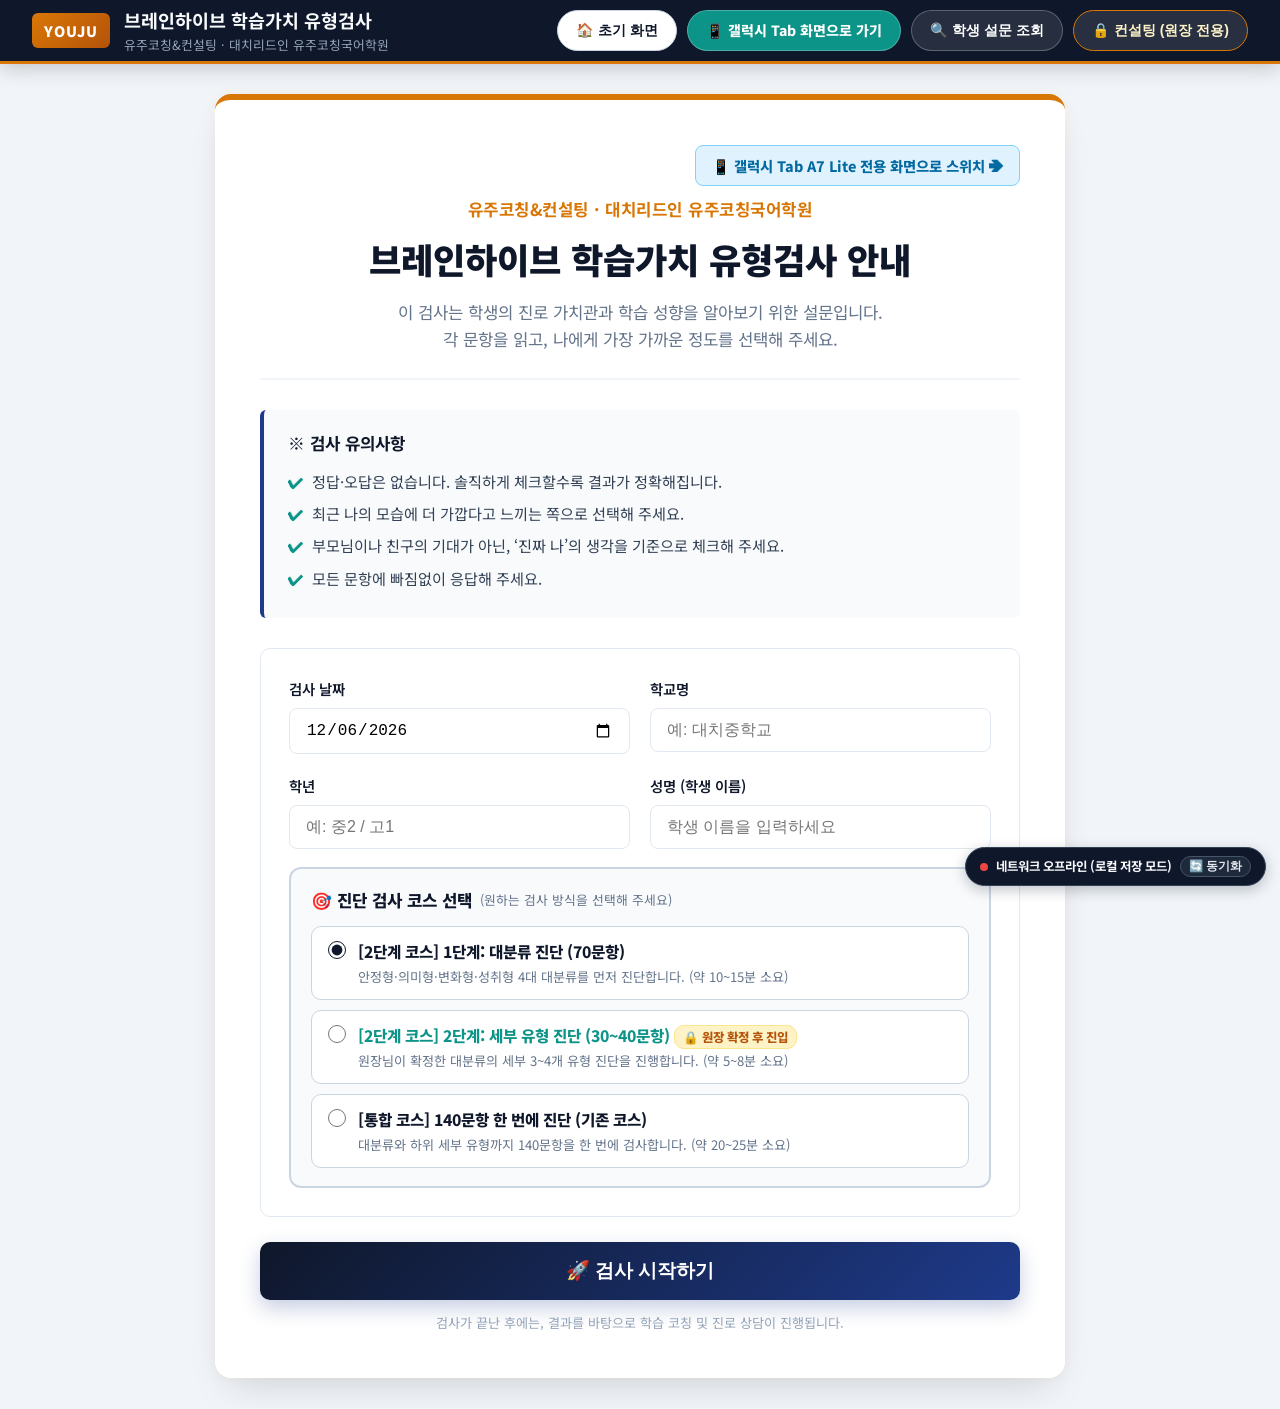
==== index.html @ 31058045 "Add files via upload" ====
<!DOCTYPE html>
<html lang="ko">
<head>
  <meta charset="UTF-8">
  <meta name="viewport" content="width=device-width, initial-scale=1.0">
  <title>브레인하이브 학습가치 유형검사 | 유주코칭&컨설팅</title>
  <link rel="stylesheet" href="styles.css">
</head>
<body>

  <!-- App Header Navigation Bar -->
  <header class="app-navbar">
    <div class="nav-brand">
      <span class="nav-logo-badge">YOUJU</span>
      <div>
        <h1 class="nav-title">브레인하이브 학습가치 유형검사</h1>
        <p class="nav-subtitle">유주코칭&컨설팅 · 대치리드인 유주코칭국어학원</p>
      </div>
    </div>
    <div class="nav-actions">
      <button id="btnNavHome" class="btn-nav-action" style="background: #ffffff; color: var(--primary-navy); border: 1.5px solid #cbd5e1; font-weight: 800;">
        🏠 초기 화면
      </button>
      <a href="tablet.html" class="btn-nav-action" style="background: #0d9488; color: #ffffff; font-weight: 800; text-decoration: none; display: inline-flex; align-items: center; gap: 4px;">
        📱 갤럭시 Tab 화면으로 가기
      </a>
      <button id="btnResumeTempSession" class="btn-nav-action" style="display: none; background: #fde68a; color: #78350f;">
        💾 이어서 검사하기
      </button>
      <button id="btnOpenLookupModal" class="btn-nav-action">
        🔍 학생 설문 조회
      </button>
      <button id="btnDirectorLogin" class="btn-nav-action btn-nav-gold">
        🔒 컨설팅 (원장 전용)
      </button>
    </div>
  </header>

  <!-- View 1: Student Cover / Intro Screen -->
  <div id="coverView" class="view-container active">
    <div class="cover-card">
      <div style="text-align: right; margin-bottom: 10px;">
        <a href="tablet.html" style="display: inline-block; background: #e0f2fe; color: #0369a1; border: 1.5px solid #7dd3fc; border-radius: 8px; padding: 8px 16px; font-weight: 800; text-decoration: none; font-size: 0.9rem;">
          📱 갤럭시 Tab A7 Lite 전용 화면으로 스위치 ➔
        </a>
      </div>
      <div class="cover-header">
        <p class="cover-institution">유주코칭&컨설팅 · 대치리드인 유주코칭국어학원</p>
        <h2 class="cover-main-title">브레인하이브 학습가치 유형검사 안내</h2>
        <p class="cover-desc">이 검사는 학생의 진로 가치관과 학습 성향을 알아보기 위한 설문입니다.<br>각 문항을 읽고, 나에게 가장 가까운 정도를 선택해 주세요.</p>
      </div>

      <div class="notice-box">
        <h3>※ 검사 유의사항</h3>
        <ul class="notice-list">
          <li>정답·오답은 없습니다. 솔직하게 체크할수록 결과가 정확해집니다.</li>
          <li>최근 나의 모습에 더 가깝다고 느끼는 쪽으로 선택해 주세요.</li>
          <li>부모님이나 친구의 기대가 아닌, ‘진짜 나’의 생각을 기준으로 체크해 주세요.</li>
          <li>모든 문항에 빠짐없이 응답해 주세요.</li>
        </ul>
      </div>

      <form id="studentInfoForm" class="student-info-form">
        <div class="form-grid">
          <div class="form-group">
            <label for="inputDate">검사 날짜</label>
            <input type="date" id="inputDate" class="form-control" required>
          </div>
          <div class="form-group">
            <label for="inputSchool">학교명</label>
            <input type="text" id="inputSchool" class="form-control" placeholder="예: 대치중학교" required>
          </div>
          <div class="form-group">
            <label for="inputGrade">학년</label>
            <input type="text" id="inputGrade" class="form-control" placeholder="예: 중2 / 고1" required>
          </div>
          <div class="form-group">
            <label for="inputName">성명 (학생 이름)</label>
            <input type="text" id="inputName" class="form-control" placeholder="학생 이름을 입력하세요" required>
          </div>
        </div>

        <!-- Diagnostic Course Selection -->
        <div class="course-select-box" style="margin-top: 18px; background: #f8fafc; border: 2px solid #cbd5e1; border-radius: 12px; padding: 18px 20px;">
          <h3 style="font-size: 1.05rem; font-weight: 800; color: var(--primary-navy); margin-bottom: 12px; display: flex; align-items: center; gap: 8px;">
            <span>🎯 진단 검사 코스 선택</span>
            <span style="font-size: 0.8rem; color: #64748b; font-weight: normal;">(원하는 검사 방식을 선택해 주세요)</span>
          </h3>

          <div style="display: flex; flex-direction: column; gap: 10px;">
            <!-- Course Option 1: Stage 1 Major Category (70 items) -->
            <label style="display: flex; align-items: flex-start; gap: 12px; background: #ffffff; border: 1.5px solid #cbd5e1; border-radius: 10px; padding: 12px 16px; cursor: pointer; transition: all 0.15s ease;" class="course-label-option">
              <input type="radio" name="courseType" value="STAGE1_70" checked style="width: 18px; height: 18px; margin-top: 2px; accent-color: var(--primary-navy);">
              <div>
                <div style="font-weight: 800; font-size: 0.98rem; color: var(--primary-navy);">[2단계 코스] 1단계: 대분류 진단 (70문항)</div>
                <div style="font-size: 0.82rem; color: #64748b; margin-top: 2px;">안정형·의미형·변화형·성취형 4대 대분류를 먼저 진단합니다. (약 10~15분 소요)</div>
              </div>
            </label>

            <!-- Course Option 2: Stage 2 Sub Category (30~40 items) -->
            <label style="display: flex; align-items: flex-start; gap: 12px; background: #ffffff; border: 1.5px solid #cbd5e1; border-radius: 10px; padding: 12px 16px; cursor: pointer; transition: all 0.15s ease;" class="course-label-option">
              <input type="radio" name="courseType" value="STAGE2_SUB" style="width: 18px; height: 18px; margin-top: 2px; accent-color: var(--primary-navy);">
              <div>
                <div style="font-weight: 800; font-size: 0.98rem; color: #0d9488;">[2단계 코스] 2단계: 세부 유형 진단 (30~40문항) <span style="font-size: 0.78rem; background: #fef3c7; color: #b45309; padding: 2px 8px; border-radius: 10px; border: 1px solid #fde68a;">🔒 원장 확정 후 진입</span></div>
                <div style="font-size: 0.82rem; color: #64748b; margin-top: 2px;">원장님이 확정한 대분류의 세부 3~4개 유형 진단을 진행합니다. (약 5~8분 소요)</div>
              </div>
            </label>

            <!-- Stage 1 Student Selection Dropdown (Shown when 2단계 is selected) -->
            <div id="stage1StudentSelectContainer" style="display: none; margin-top: 4px; padding: 14px; background: #e0f2fe; border: 1.5px solid #7dd3fc; border-radius: 10px;">
              <label for="selectStage1Student" style="font-weight: 800; font-size: 0.88rem; color: #0369a1; display: block; margin-bottom: 6px;">
                👤 어떤 1단계 진단 학생의 2단계를 진행할지 선택하세요:
              </label>
              <select id="selectStage1Student" class="form-control" style="border-color: #0284c7; font-weight: 700; font-size: 0.92rem;">
                <!-- Populated dynamically via JS from getStoredRecords() -->
              </select>
              <div id="stage1StudentStatusBadge" style="margin-top: 8px; font-size: 0.83rem; font-weight: 700; color: #0369a1;"></div>
            </div>

            <!-- Course Option 3: Combined 140 items -->
            <label style="display: flex; align-items: flex-start; gap: 12px; background: #ffffff; border: 1.5px solid #cbd5e1; border-radius: 10px; padding: 12px 16px; cursor: pointer; transition: all 0.15s ease;" class="course-label-option">
              <input type="radio" name="courseType" value="COMBINED_140" style="width: 18px; height: 18px; margin-top: 2px; accent-color: var(--primary-navy);">
              <div>
                <div style="font-weight: 800; font-size: 0.98rem; color: var(--primary-navy);">[통합 코스] 140문항 한 번에 진단 (기존 코스)</div>
                <div style="font-size: 0.82rem; color: #64748b; margin-top: 2px;">대분류와 하위 세부 유형까지 140문항을 한 번에 검사합니다. (약 20~25분 소요)</div>
              </div>
            </label>
          </div>
        </div>
      </form>

      <button id="btnStartTest" class="btn-start-test">
        🚀 검사 시작하기
      </button>
      <p style="text-align: center; font-size: 0.82rem; color: #94a3b8; margin-top: 12px;">
        검사가 끝난 후에는, 결과를 바탕으로 학습 코칭 및 진로 상담이 진행됩니다.
      </p>
    </div>
  </div>

  <!-- View 2: Questionnaire Screen (No-Scroll Viewport Fixed Layout) -->
  <div id="testView" class="view-container no-scroll-view">
    <div class="test-layout-compact">
      <!-- Main Question Panel -->
      <div class="test-main-card-compact">
        <div class="test-header-compact">
          <span id="pageIndicator" class="page-indicator-compact">페이지 1 / 14 (1~10번 문항)</span>
          <div class="progress-bar-outer-compact">
            <div id="progressBarInner" class="progress-bar-inner"></div>
          </div>
          <span id="answeredCountTag" class="answered-tag-compact">응답: 0 / 140</span>
          <button id="btnTempSave" class="btn-temp-save">💾 임시 저장</button>
        </div>

        <div id="questionList" class="question-list-compact">
          <!-- 10 Question Rows Injected via JS -->
        </div>

        <div class="test-footer-compact">
          <button id="btnPrevPage" class="btn-nav-compact btn-nav-prev" style="display: none;">
            ◀ 이전
          </button>
          <div style="flex: 1;"></div>
          <button id="btnNextPage" class="btn-nav-compact btn-nav-next">
            다음 페이지 ▶
          </button>
          <button id="btnSubmitTest" class="btn-nav-compact btn-submit-test" style="display: none;">
            ✅ 검사 제출하기
          </button>
        </div>
      </div>

      <!-- Right Sidebar: 140 Question Status Grid -->
      <aside class="test-sidebar-compact">
        <div class="sidebar-title-compact">
          <span>문항 현황</span>
          <span id="sidebarProgressText" style="color: var(--accent-gold);">0%</span>
        </div>
        <div id="statusGrid140" class="status-grid-compact">
          <!-- 140 Status Cells Injected via JS -->
        </div>
      </aside>
    </div>
  </div>

  <!-- View 3: Student Completion Screen -->
  <div id="completeView" class="view-container">
    <div class="cover-card" style="text-align: center;">
      <div style="font-size: 3.5rem; color: #10b981; margin-bottom: 15px;">🎉</div>
      <h2 id="completeTitle" style="font-size: 1.8rem; color: var(--primary-navy); margin-bottom: 10px;">진로 가치관 검사가 완료되었습니다!</h2>
      <p id="completeDesc" style="font-size: 1.05rem; color: #334155; line-height: 1.6; margin-bottom: 20px;">
        모든 문항에 성실하게 응답해 주셔서 감사합니다.<br>
        응답 데이터가 안전하게 저장되었으며, <strong>결과는 담당 원장님(선생님)의 심층 분석 후 전달</strong>됩니다.
      </p>

      <!-- Stage 1 -> Stage 2 Direct Launch Action Box -->
      <div id="stage1NextBox" style="display: none; background: #f0fdf4; border: 2px solid #86efac; border-radius: 12px; padding: 20px; margin: 20px 0; text-align: center;">
        <h3 style="font-size: 1.15rem; color: #166534; font-weight: 800; margin-bottom: 6px;">1단계 대분류 진단 제출 완료</h3>
        <p style="font-size: 0.88rem; color: #15803d; margin-bottom: 16px;">원장님의 대분류 확정 후 아래 버튼을 클릭하시면 2단계 세부 유형 진단이 바로 시작됩니다.</p>
        <button id="btnStartStage2Direct" class="btn-start-test" style="background: linear-gradient(135deg, #0d9488, #0f766e); width: 100%; max-width: 380px; padding: 14px; margin: 0 auto; font-size: 1.05rem;">
          🚀 2단계 세부 유형 진단 바로 시작하기
        </button>
      </div>

      <div style="display: flex; gap: 10px; justify-content: center; margin-top: 20px;">
        <button id="btnCompleteHome" class="btn-start-test" style="max-width: 240px; background: linear-gradient(135deg, #475569, #334155); font-size: 1rem;">
          🏠 첫 화면으로 이동
        </button>
      </div>
    </div>
  </div>

  <!-- Student Survey Search / Lookup Modal -->
  <div id="lookupModal" class="modal-overlay">
    <div class="modal-card" style="max-width: 550px;">
      <h3 style="font-size: 1.25rem; color: var(--primary-navy); margin-bottom: 6px;">🔍 학생 설문 제출 내역 조회</h3>
      <p style="font-size: 0.85rem; color: #64748b; margin-bottom: 15px;">제출된 전체 학생 내역이 표시됩니다. (필요 시 성명이나 학교명으로 필터링 가능)</p>
      
      <div class="form-grid" style="margin-bottom: 15px;">
        <div class="form-group">
          <label for="lookupName">학생 성명</label>
          <input type="text" id="lookupName" class="form-control" placeholder="성명 입력">
        </div>
        <div class="form-group">
          <label for="lookupSchool">학교명 (선택)</label>
          <input type="text" id="lookupSchool" class="form-control" placeholder="학교명 입력">
        </div>
      </div>
      
      <button id="btnDoLookup" class="btn-nav-compact btn-nav-next" style="width: 100%; padding: 10px; margin-bottom: 15px;">
        검색하기
      </button>

      <div id="lookupResultsContainer" style="max-height: 250px; overflow-y: auto; display: flex; flex-direction: column; gap: 8px;">
        <!-- Search results injected via JS -->
      </div>

      <div style="text-align: right; margin-top: 15px;">
        <button id="btnCloseLookupModal" class="btn-nav-compact btn-nav-prev">닫기</button>
      </div>
    </div>
  </div>

  <!-- 140 Question Responses Detailed View Modal -->
  <div id="responsesDetailModal" class="modal-overlay">
    <div class="modal-card" style="max-width: 850px; max-height: 85vh; display: flex; flex-direction: column;">
      <div style="display: flex; justify-content: space-between; align-items: center; padding-bottom: 10px; border-bottom: 2px solid #f1f5f9; margin-bottom: 15px;">
        <h3 id="detailModalTitle" style="font-size: 1.2rem; color: var(--primary-navy);">📋 140문항 응답 세부 결과</h3>
        <button id="btnCloseResponsesDetailModal" class="btn-nav-compact btn-nav-prev" style="padding: 4px 12px;">닫기</button>
      </div>

      <div style="flex: 1; overflow-y: auto; padding-right: 5px;">
        <table style="width: 100%; border-collapse: collapse; font-size: 0.88rem;">
          <thead>
            <tr style="background: var(--primary-navy); color: #ffffff; text-align: left;">
              <th style="padding: 8px 10px; width: 60px;">번호</th>
              <th style="padding: 8px 10px; width: 140px;">대분류 / 중분류</th>
              <th style="padding: 8px 10px;">문항 내용</th>
              <th style="padding: 8px 10px; width: 110px; text-align: center;">응답 점수</th>
            </tr>
          </thead>
          <tbody id="responsesDetailTableBody">
            <!-- 140 Question Rows Injected via JS -->
          </tbody>
        </table>
      </div>
    </div>
  </div>

  <!-- Director Password Modal -->
  <div id="directorModal" class="modal-overlay">
    <div class="modal-card">
      <h3>🔒 원장 컨설팅 비밀번호</h3>
      <p style="font-size: 0.85rem; color: #64748b; margin-bottom: 15px;">원장 및 담당 코치 전용 컨설팅 관리를 위해 비밀번호를 입력해 주세요.</p>
      <div class="form-group" style="margin-bottom: 15px;">
        <label for="inputDirectorPassword">관리자 비밀번호</label>
        <input type="password" id="inputDirectorPassword" class="form-control" placeholder="비밀번호 입력">
      </div>
      <div style="display: flex; gap: 10px;">
        <button id="btnCancelModal" class="btn-nav-compact btn-nav-prev" style="flex: 1;">취소</button>
        <button id="btnConfirmDirectorLogin" class="btn-nav-compact btn-nav-next" style="flex: 1;">확인</button>
      </div>
    </div>
  </div>

  <!-- Manual Student Registration Modal (2-1단계 스킵 ➔ 2-2단계 세부유형 수동 등록) -->
  <div id="registerStudentModal" class="modal-overlay">
    <div class="modal-card" style="max-width: 500px;">
      <h3 style="font-size: 1.25rem; color: #0d9488; font-weight: 900; margin-bottom: 6px;">⚡ 2-1단계 스킵 ➔ 2-2단계 세부 유형 바로 등록</h3>
      <p style="font-size: 0.85rem; color: #64748b; margin-bottom: 16px; line-height: 1.45;">
        70문항 1단계 진단을 건너뛰고, 원장님이 학생의 1단계 대분류를 직접 지정합니다.<br>등록 즉시 학생이 <strong>2-2단계 세부 유형 진단(30~40문항)</strong>을 바로 시작할 수 있습니다.
      </p>

      <div class="form-group" style="margin-bottom: 12px;">
        <label for="regStudentName">학생 성명</label>
        <input type="text" id="regStudentName" class="form-control" placeholder="성명 입력 (예: 김대치)">
      </div>
      <div class="form-group" style="margin-bottom: 12px;">
        <label for="regStudentSchool">학교명</label>
        <input type="text" id="regStudentSchool" class="form-control" placeholder="학교명 입력 (예: 대치중학교)">
      </div>
      <div class="form-group" style="margin-bottom: 12px;">
        <label for="regStudentGrade">학년</label>
        <input type="text" id="regStudentGrade" class="form-control" placeholder="학년 입력 (예: 중3 / 고1)">
      </div>
      <div class="form-group" style="margin-bottom: 20px;">
        <label for="regMajorCategory" style="font-weight: 800; color: #0d9488;">원장 지정 1단계 대분류 유형</label>
        <select id="regMajorCategory" class="form-control" style="font-weight: 800; border-color: #0d9488; font-size: 0.95rem; background: #f0fdf4;">
          <option value="안정형">안정형 (구조·꼼꼼·신중)</option>
          <option value="의미형">의미형 (감정·몰입·이해)</option>
          <option value="변화형">변화형 (즉흥·산만·속도)</option>
          <option value="성취형">성취형 (목표·완벽·기복)</option>
        </select>
      </div>

      <div style="display: flex; gap: 8px;">
        <button id="btnCancelRegisterModal" class="btn-nav-compact btn-nav-prev" style="flex: 1;">취소</button>
        <button id="btnSaveRegisterStudent" class="btn-nav-compact" style="flex: 1.2; background: #0d9488; color: #ffffff; font-weight: 800; border: none; padding: 10px; border-radius: 6px; cursor: pointer;">💾 등록 (2-2단계 허용)</button>
        <button id="btnStartRegisterDirect" class="btn-nav-compact" style="flex: 1.5; background: linear-gradient(135deg, #10b981, #047857); color: #ffffff; font-weight: 800; border: none; padding: 10px; border-radius: 6px; cursor: pointer;">🚀 즉시 2-2단계 검사</button>
      </div>
    </div>
  </div>

  <!-- View 4: Director Dedicated Management View (Student Selector + Scores + Confirmation) -->
  <div id="dashboardView" class="view-container">
    <!-- Director Dashboard Top Action Bar -->
    <div style="display: flex; justify-content: space-between; align-items: center; background: #ffffff; border: 1.5px solid #e2e8f0; border-radius: 12px; padding: 14px 20px; margin-bottom: 20px; box-shadow: 0 4px 12px rgba(0,0,0,0.03);">
      <div>
        <h2 style="font-size: 1.25rem; font-weight: 900; color: var(--primary-navy); margin-bottom: 2px;">🔒 원장 전용 컨설팅 대시보드</h2>
        <p style="font-size: 0.82rem; color: #64748b; margin: 0;">학생 검사 제출 내역 관리, 대분류 확정/수정 및 1:1 PPT 레포트 발급</p>
      </div>
      <button id="btnDashboardToHome" class="btn-nav-compact" style="background: var(--primary-navy); color: #ffffff; padding: 10px 18px; font-size: 0.92rem; font-weight: 800; border: none; border-radius: 8px; cursor: pointer; display: flex; align-items: center; gap: 6px; box-shadow: 0 4px 10px rgba(15,23,42,0.15);">
        <span>🏠 초기 화면(학생 진단)으로 가기</span>
      </button>
    </div>

    <div class="director-dash-grid">
      <!-- Left Sidebar: Submitted Students List with Delete & Backup Buttons -->
      <aside class="student-list-sidebar">
        <div class="student-list-title" style="margin-bottom: 10px; display: flex; justify-content: space-between; align-items: center;">
          <span>📋 제출 학생 목록</span>
        </div>
        
        <button id="btnOpenRegisterModal" class="btn-nav-compact" style="width: 100%; margin-bottom: 10px; background: linear-gradient(135deg, #0d9488, #0f766e); color: #ffffff; padding: 10px; font-weight: 800; border: none; border-radius: 6px; cursor: pointer; box-shadow: 0 4px 10px rgba(13,148,136,0.2);">
          ⚡ 2-1단계 스킵! 2-2단계 세부유형 수동 등록
        </button>
        
        <!-- Offline Backup & Restore Buttons -->
        <div style="display: flex; gap: 6px; margin-bottom: 12px;">
          <button id="btnBackupRecords" class="btn-nav-compact" style="flex: 1; background: #e0f2fe; color: #0369a1; font-size: 0.78rem; padding: 6px 6px; font-weight: 700;">
            📥 백업 (저장)
          </button>
          <button id="btnRestoreRecords" class="btn-nav-compact" style="flex: 1; background: #fef3c7; color: #92400e; font-size: 0.78rem; padding: 6px 6px; font-weight: 700;">
            📤 불러오기
          </button>
          <input type="file" id="inputRestoreFile" accept=".json" style="display: none;">
        </div>

        <div id="studentRecordsContainer" class="student-records-container">
          <!-- Student Records Items Injected via JS -->
        </div>
      </aside>

      <!-- Center Panel: Major & Sub Category Scores -->
      <div>
        <div class="dash-card">
          <div style="font-weight: 700; font-size: 1.05rem; color: var(--primary-navy); margin-bottom: 12px; padding-bottom: 8px; border-bottom: 2px solid #f1f5f9; display: flex; justify-content: space-between; align-items: center;">
            <span>📊 대분류 및 중분류 점수 대시보드</span>
            <button id="btnView140DetailDash" class="btn-nav-compact" style="background: #e0f2fe; color: #0369a1; font-size: 0.8rem; padding: 4px 10px;">
              📋 140문항 세부 응답 보기
            </button>
          </div>
          <div id="dashSelectedStudentMeta" style="font-size: 0.85rem; color: var(--accent-gold); font-weight: 700; margin-bottom: 12px;">선택된 학생 없음</div>
          <div id="majorScoresGrid" class="major-scores-grid">
            <!-- 4 Major Category Cards Injected via JS -->
          </div>
        </div>
      </div>

      <!-- Right Panel: Director Confirmation Box -->
      <div>
        <div class="director-confirm-box">
          <h3 style="font-size: 1.1rem; font-weight: 800; color: #fef3c7; margin-bottom: 10px;">🎯 대표 유형 확정 및 저장</h3>
          <p style="font-size: 0.78rem; color: #cbd5e1; margin-bottom: 14px; line-height: 1.4;">
            가장 점수가 높은 대분류/중분류가 자동 제안됩니다. 동률 시 원장님이 최종 지정할 수 있습니다.
          </p>

          <div>
            <label style="font-weight: 600; font-size: 0.82rem; color: #cbd5e1;">1. 대표 대분류 지정</label>
            <select id="selectMajorConfirm" class="select-control">
              <option value="안정형">안정형</option>
              <option value="의미형">의미형</option>
              <option value="변화형">변화형</option>
              <option value="성취형">성취형</option>
            </select>
          </div>

          <div>
            <label style="font-weight: 600; font-size: 0.82rem; color: #cbd5e1;">2. 대표 중분류 지정</label>
            <select id="selectSubConfirm" class="select-control">
              <!-- Dynamically Populated -->
            </select>
          </div>

          <button id="btnSaveDirectorConfirmation" class="btn-confirm-save">
            💾 대표 유형 확정 및 저장
          </button>

          <button id="btnUnconfirmDirector" class="btn-nav-compact" style="width: 100%; margin-top: 6px; background: #ef4444; color: #ffffff; padding: 10px; font-weight: 800; border: none; border-radius: 6px; cursor: pointer;">
            ↩️ 확정 취소 (대기 상태로 돌리기)
          </button>

          <button id="btnGenerateMajorReport" class="btn-generate-report" style="margin-top: 8px; background: linear-gradient(135deg, #0284c7, #0f2942);">
            📘 1. 대표 대분류 종합 리포트 (4장) 출력
          </button>

          <button id="btnGenerateReport" class="btn-generate-report" style="margin-top: 6px; background: linear-gradient(135deg, #0d9488, #0f766e);">
            📑 2. 대표 세부 중분류 레포트 (3장) 출력
          </button>
        </div>
      </div>
    </div>

    <!-- 14 Types Direct Viewer Panel for Director -->
    <div class="dash-card" style="margin-top: 20px;">
      <div style="font-weight: 800; font-size: 1.05rem; color: var(--primary-navy); margin-bottom: 15px; padding-bottom: 10px; border-bottom: 2px solid #f1f5f9; display: flex; justify-content: space-between; align-items: center;">
        <span>📑 14개 대표 유형 레포트 직접 선택하여 보기</span>
        <span style="font-size: 0.8rem; color: #64748b; font-weight: normal;">원하는 유형 버튼을 누르면 해당 1:1 PPT 레포트가 즉시 표출됩니다.</span>
      </div>

      <div class="quick-types-grid" style="display: grid; grid-template-columns: repeat(4, 1fr); gap: 15px;">
        <!-- Group 1: 안정형 -->
        <div style="background: #f8fafc; border: 1.5px solid #e2e8f0; border-radius: 10px; padding: 12px;">
          <div style="font-weight: 800; font-size: 0.9rem; color: #0284c7; margin-bottom: 8px; text-align: center; border-bottom: 1px solid #e2e8f0; padding-bottom: 4px;">🛡️ 안정형 영역</div>
          <div style="display: flex; flex-direction: column; gap: 6px;">
            <button class="btn-major-report" data-major="안정형" style="background: linear-gradient(135deg, #0284c7, #0369a1); color: #fff; font-size: 0.82rem; font-weight: 900; padding: 8px 6px; border: none; border-radius: 6px; margin-bottom: 4px; cursor: pointer; box-shadow: 0 2px 6px rgba(2,132,199,0.3);">📘 ⭐ 안정형 종합 리포트 (4장)</button>
            <button class="btn-quick-report" data-key="안정형-구조·패턴 고정형">구조·패턴 고정형</button>
            <button class="btn-quick-report" data-key="안정형-꼼꼼·완벽주의형">꼼꼼·완벽주의형</button>
            <button class="btn-quick-report" data-key="안정형-신중·느린 정확형">신중·느린 정확형</button>
          </div>
        </div>

        <!-- Group 2: 의미형 -->
        <div style="background: #f8fafc; border: 1.5px solid #e2e8f0; border-radius: 10px; padding: 12px;">
          <div style="font-weight: 800; font-size: 0.9rem; color: #0d9488; margin-bottom: 8px; text-align: center; border-bottom: 1px solid #e2e8f0; padding-bottom: 4px;">💡 의미형 영역</div>
          <div style="display: flex; flex-direction: column; gap: 6px;">
            <button class="btn-major-report" data-major="의미형" style="background: linear-gradient(135deg, #0d9488, #0f766e); color: #fff; font-size: 0.82rem; font-weight: 900; padding: 8px 6px; border: none; border-radius: 6px; margin-bottom: 4px; cursor: pointer; box-shadow: 0 2px 6px rgba(13,148,136,0.3);">📘 ⭐ 의미형 종합 리포트 (4장)</button>
            <button class="btn-quick-report" data-key="의미형-감정·공감 우세형">감정·공감 우세형</button>
            <button class="btn-quick-report" data-key="의미형-의미 몰입·과몰입형">의미 몰입·과몰입형</button>
            <button class="btn-quick-report" data-key="의미형-이해 고집형">이해 고집형</button>
          </div>
        </div>

        <!-- Group 3: 변화형 -->
        <div style="background: #f8fafc; border: 1.5px solid #e2e8f0; border-radius: 10px; padding: 12px;">
          <div style="font-weight: 800; font-size: 0.9rem; color: #d97706; margin-bottom: 8px; text-align: center; border-bottom: 1px solid #e2e8f0; padding-bottom: 4px;">⚡ 변화형 영역</div>
          <div style="display: flex; flex-direction: column; gap: 6px;">
            <button class="btn-major-report" data-major="변화형" style="background: linear-gradient(135deg, #d97706, #b45309); color: #fff; font-size: 0.82rem; font-weight: 900; padding: 8px 6px; border: none; border-radius: 6px; margin-bottom: 4px; cursor: pointer; box-shadow: 0 2px 6px rgba(217,119,6,0.3);">📘 ⭐ 변화형 종합 리포트 (4장)</button>
            <button class="btn-quick-report" data-key="변화형-속도·가벼운 집중형">속도·가벼운 집중형</button>
            <button class="btn-quick-report" data-key="변화형-즉흥·순간판단형">즉흥·순간판단형</button>
            <button class="btn-quick-report" data-key="변화형-산만·관심 이동형">산만·관심 이동형</button>
            <button class="btn-quick-report" data-key="변화형-속도 과몰입형">속도 과몰입형</button>
          </div>
        </div>

        <!-- Group 4: 성취형 -->
        <div style="background: #f8fafc; border: 1.5px solid #e2e8f0; border-radius: 10px; padding: 12px;">
          <div style="font-weight: 800; font-size: 0.9rem; color: #dc2626; margin-bottom: 8px; text-align: center; border-bottom: 1px solid #e2e8f0; padding-bottom: 4px;">🏆 성취형 영역</div>
          <div style="display: flex; flex-direction: column; gap: 6px;">
            <button class="btn-major-report" data-major="성취형" style="background: linear-gradient(135deg, #dc2626, #991b1b); color: #fff; font-size: 0.82rem; font-weight: 900; padding: 8px 6px; border: none; border-radius: 6px; margin-bottom: 4px; cursor: pointer; box-shadow: 0 2px 6px rgba(220,38,38,0.3);">📘 ⭐ 성취형 종합 리포트 (4장)</button>
            <button class="btn-quick-report" data-key="성취형-목표형">목표형</button>
            <button class="btn-quick-report" data-key="성취형-완벽주의형">완벽주의형</button>
            <button class="btn-quick-report" data-key="성취형-감정형">감정형</button>
            <button class="btn-quick-report" data-key="성취형-기복형">기복형</button>
          </div>
        </div>
      </div>
    </div>
  </div>

  <!-- View 5: A4 PORTRAIT (종양식) SLIDE IMAGE & TEXT REPORT VIEW -->
  <div id="reportView" class="view-container">
    <div id="reportPptDeck" class="report-ppt-deck">
      
      <!-- Slide Page 1 (Portrait) -->
      <div class="ppt-slide-portrait">
        <div class="portrait-header-bar">
          <div>학생명: <strong id="pptStudentName1" class="hdr-val">홍길동</strong></div>
          <div>검사일자: <strong id="pptStudentDate1" class="hdr-val">2026-08-22</strong></div>
          <div>소속: <strong id="pptStudentSchool1" class="hdr-val">대치중 2학년</strong></div>
          <div>발행: <strong class="hdr-gold">유주코칭&컨설팅</strong></div>
        </div>

        <div class="portrait-body-wrapper">
          <!-- Image View -->
          <div id="imgSlideWrapper1" class="portrait-img-wrapper">
            <img id="pptImgSlide1" class="ppt-slide-img-contain" src="" alt="PPT Slide 1">
            <div class="cover-info-overlay">
              <div class="cover-overlay-type" id="pptCoverTypeName">안정형 - 구조·패턴 고정형</div>
              <div class="cover-overlay-details">
                <span>학생 성명: <strong id="pptStudentNameCover">홍길동</strong></span>
                <span>검사 일자: <strong id="pptStudentDateCover">2026-08-22</strong></span>
                <span>학교 / 학년: <strong id="pptStudentSchoolCover">대치중 2학년</strong></span>
              </div>
            </div>
          </div>

          <!-- HTML Text View -->
          <div id="htmlSlideWrapper1" class="portrait-html-wrapper" style="display: none;">
            <div class="ppt-html-cover-content">
              <div class="ppt-main-header-tag">브레인하이브 학습유형</div>
              <div class="ppt-main-title-box">
                <div class="ppt-main-title-text">결과 리포트</div>
              </div>
              <div id="htmlCoverTypeName" class="ppt-cover-type-name">변화형 - 속도·가벼운 집중형</div>

              <div class="ppt-cover-meta-grid">
                <div>학생 성명: <strong id="htmlStudentName" style="color: var(--primary-navy);">홍길동</strong></div>
                <div>검사 날짜: <strong id="htmlStudentDate" style="color: var(--primary-navy);">2026-08-22</strong></div>
                <div>학교 / 학년: <strong id="htmlStudentSchool" style="color: var(--primary-navy);">대치중 2학년</strong></div>
                <div>발행 기관: <strong style="color: var(--accent-gold);">유주코칭&컨설팅</strong></div>
              </div>
            </div>
          </div>
        </div>
      </div>

      <!-- Slide Page 2 (Portrait) -->
      <div class="ppt-slide-portrait">
        <div class="portrait-header-bar">
          <div>학생명: <strong id="pptStudentName2" class="hdr-val">홍길동</strong></div>
          <div>검사일자: <strong id="pptStudentDate2" class="hdr-val">2026-08-22</strong></div>
          <div>소속: <strong id="pptStudentSchool2" class="hdr-val">대치중 2학년</strong></div>
          <div>진단 유형: <strong id="pptTypeName2" class="hdr-gold">안정형-꼼꼼·완벽주의형</strong></div>
        </div>

        <div class="portrait-body-wrapper">
          <!-- Image View -->
          <div id="imgSlideWrapper2" class="portrait-img-wrapper">
            <img id="pptImgSlide2" class="ppt-slide-img-contain" src="" alt="PPT Slide 2 (강점 및 정체원인)">
          </div>

          <!-- HTML Text View -->
          <div id="htmlSlideWrapper2" class="portrait-html-wrapper" style="display: none;">
            <div class="ppt-slide-2-header">
              <h2 id="htmlSlide2Title" class="ppt-slide-2-title">변화형-속도·가벼운 집중형의 강점</h2>
              <div id="htmlSlide2Summary" class="ppt-slide-2-summary">짧은 시간 안에 빠르게 집중하는 즉각적인 몰입력과 처리 속도가 뛰어난 유형입니다.</div>
            </div>

            <div class="ppt-slide-2-body">
              <div class="ppt-section-box">
                <ul id="htmlStrengthsList" class="ppt-bullet-group">
                  <!-- Strengths injected via JS -->
                </ul>
              </div>

              <div class="ppt-section-box ppt-stagnation-box" style="margin-top: 15px; text-align: center;">
                <div class="ppt-section-tag" style="background: #fef08a; padding: 3px 14px; display: inline-block;">〈정체되는 이유〉</div>
                <ul id="htmlStagnationList" class="ppt-stagnation-group">
                  <!-- Stagnation injected via JS -->
                </ul>
              </div>
            </div>
          </div>
        </div>
      </div>

      <!-- Slide Page 3 (Portrait) -->
      <div class="ppt-slide-portrait">
        <div class="portrait-header-bar">
          <div>학생명: <strong id="pptStudentName3" class="hdr-val">홍길동</strong></div>
          <div>검사일자: <strong id="pptStudentDate3" class="hdr-val">2026-08-22</strong></div>
          <div>소속: <strong id="pptStudentSchool3" class="hdr-val">대치중 2학년</strong></div>
          <div>진단 유형: <strong id="pptTypeName3" class="hdr-gold">안정형-꼼꼼·완벽주의형</strong></div>
        </div>

        <div class="portrait-body-wrapper">
          <!-- Image View -->
          <div id="imgSlideWrapper3" class="portrait-img-wrapper">
            <img id="pptImgSlide3" class="ppt-slide-img-contain" src="" alt="PPT Slide 3 (처방 및 정리)">
          </div>

          <!-- HTML Text View -->
          <div id="htmlSlideWrapper3" class="portrait-html-wrapper" style="display: none; height: 100%; flex-direction: column; justify-content: space-between;">
            <div style="border-bottom: 2px solid #f1f5f9; padding-bottom: 6px; margin-bottom: 10px; text-align: center; flex-shrink: 0;">
              <h3 style="font-size: 1.4rem; font-weight: 900; color: var(--primary-navy);">학습 처방 전략 및 핵심 상담 요약</h3>
            </div>

            <!-- Top 60% Section: Equal 50:50 Grid -->
            <div class="ppt-slide-3-top" style="flex: 0.60; display: grid; grid-template-columns: 1fr 1fr; gap: 16px; min-height: 0;">
              <!-- Left Column: Dangerous Methods (Single Unified Text Box) -->
              <div class="ppt-danger-col" style="text-align: center; display: flex; flex-direction: column; justify-content: space-around; padding: 18px 16px;">
                <h4 id="htmlDangerousTitle" class="ppt-danger-heading" style="color: #dc2626; font-size: 1.25rem; font-weight: 900; line-height: 1.4; margin-bottom: 10px; white-space: pre-line;">이 유형에게<br>가장 위험한 학습 방식은</h4>
                <div id="htmlDangerousBody" class="ppt-danger-body" style="white-space: pre-wrap; font-size: 1.02rem; line-height: 1.55; color: #7f1d1d;"></div>
              </div>

              <!-- Right Column: 3 Core Strategies -->
              <div id="htmlStrategiesCol" class="ppt-strategies-col" style="display: flex; flex-direction: column; justify-content: space-between; height: 100%;">
                <!-- 3 Core Strategy Blocks -->
              </div>
            </div>

            <!-- Bottom 40% Section: One-line Summary -->
            <div id="htmlOneLineContainer" class="ppt-one-line-footer" style="flex: 0.40; min-height: 0; display: flex; flex-direction: column; justify-content: center; align-items: center; text-align: center; margin-top: 12px; padding: 20px 24px;">
              <!-- Dynamically Injected via JS -->
            </div>
          </div>
        </div>
      </div>

    </div>

    <!-- Bottom Action Bar (Hidden on Print) -->
    <div class="report-action-bar" style="display: flex; justify-content: center; gap: 20px; margin-top: 30px; margin-bottom: 40px;">
      <button id="btnBackToDashboard" class="btn-nav-compact btn-nav-prev" style="padding: 12px 28px; font-size: 1rem; font-weight: 700; cursor: pointer;">
        ◀ 대시보드로 돌아가기
      </button>
      <button id="btnPrintReport" class="btn-nav-compact btn-submit-test" style="padding: 12px 32px; font-size: 1rem; font-weight: 800; cursor: pointer; background: var(--primary-navy);">
        🖨️ 종양식(A4 세로) 3장 레포트 인쇄 / PDF 저장
      </button>
    </div>
  </div>

  <!-- JavaScript Modules -->
  <script src="supabase-config.js"></script>
  <script src="data.js"></script>
  <script src="majorReportsData.js"></script>
  <script src="app.js"></script>
</body>
</html>
---- styles.css ----
/* Luxury Design System for Student Diagnostic Assessment & Director Consulting */

@import url('https://fonts.googleapis.com/css2?family=Inter:wght@400;600;700;900&family=Noto+Sans+KR:wght@400;500;700;900&display=swap');

:root {
  --primary-navy: #0f172a;
  --primary-blue: #1e3a8a;
  --accent-gold: #d97706;
  --accent-gold-light: #fffbeb;
  --accent-teal: #0d9488;
  --accent-red: #dc2626;
  --card-shadow: 0 20px 40px -15px rgba(15, 23, 42, 0.15), 0 0 15px rgba(217, 119, 6, 0.08);
  --border-light: #e2e8f0;
  --radius-lg: 16px;
  --radius-md: 10px;
  --radius-sm: 6px;
}

* {
  box-sizing: border-box;
  margin: 0;
  padding: 0;
}

body {
  font-family: 'Noto Sans KR', 'Inter', sans-serif;
  background: #f1f5f9;
  color: #1e293b;
  line-height: 1.6;
  min-height: 100vh;
}

/* Header Navbar */
.app-navbar {
  background: var(--primary-navy);
  color: #ffffff;
  padding: 12px 32px;
  display: flex;
  justify-content: space-between;
  align-items: center;
  border-bottom: 3px solid var(--accent-gold);
  height: 64px;
  box-shadow: 0 4px 20px rgba(0, 0, 0, 0.2);
}

.nav-brand { display: flex; align-items: center; gap: 14px; }
.nav-logo-badge {
  background: linear-gradient(135deg, #d97706, #b45309);
  color: #ffffff;
  font-weight: 900;
  font-size: 0.9rem;
  padding: 6px 12px;
  border-radius: 6px;
  letter-spacing: 1px;
}
.nav-title { font-size: 1.15rem; font-weight: 700; color: #f8fafc; }
.nav-subtitle { font-size: 0.8rem; color: #94a3b8; }
.nav-actions { display: flex; gap: 10px; }

.btn-nav-action {
  background: rgba(255, 255, 255, 0.1);
  border: 1px solid rgba(255, 255, 255, 0.25);
  color: #ffffff;
  padding: 8px 18px;
  border-radius: 30px;
  font-size: 0.88rem;
  font-weight: 600;
  cursor: pointer;
  transition: all 0.2s ease;
}
.btn-nav-action:hover { background: rgba(255, 255, 255, 0.2); }
.btn-nav-gold { border-color: var(--accent-gold); color: #fef3c7; }
.btn-nav-gold:hover { background: var(--accent-gold); color: #ffffff; }

/* Container Views */
.view-container {
  display: none;
  max-width: 1300px;
  margin: 30px auto;
  padding: 0 20px;
}
.view-container.active { display: block; }

/* Cover / Intro Screen */
.cover-card {
  background: #ffffff;
  border-radius: var(--radius-lg);
  box-shadow: var(--card-shadow);
  padding: 45px;
  border-top: 6px solid var(--accent-gold);
  max-width: 850px;
  margin: 30px auto;
}

.cover-header {
  text-align: center;
  margin-bottom: 30px;
  border-bottom: 2px solid #f1f5f9;
  padding-bottom: 25px;
}

.cover-institution {
  color: var(--accent-gold);
  font-weight: 700;
  font-size: 1.05rem;
  letter-spacing: 0.5px;
  margin-bottom: 8px;
}

.cover-main-title {
  font-size: 2.2rem;
  font-weight: 900;
  color: var(--primary-navy);
  margin-bottom: 12px;
}

.cover-desc {
  color: #64748b;
  font-size: 1.05rem;
  line-height: 1.6;
}

.notice-box {
  background: #f8fafc;
  border-left: 4px solid var(--primary-blue);
  border-radius: var(--radius-sm);
  padding: 20px 24px;
  margin-bottom: 30px;
}

.notice-box h3 {
  font-size: 1.05rem;
  color: var(--primary-navy);
  margin-bottom: 12px;
  display: flex;
  align-items: center;
  gap: 8px;
}

.notice-list {
  list-style: none;
}

.notice-list li {
  position: relative;
  padding-left: 24px;
  margin-bottom: 8px;
  font-size: 0.95rem;
  color: #334155;
}

.notice-list li::before {
  content: "✔";
  position: absolute;
  left: 0;
  color: var(--accent-teal);
  font-weight: bold;
}

.student-info-form {
  background: #ffffff;
  border: 1.5px solid var(--border-light);
  border-radius: var(--radius-md);
  padding: 28px;
  margin-bottom: 25px;
}

.form-grid {
  display: grid;
  grid-template-columns: repeat(2, 1fr);
  gap: 20px;
}

.form-group {
  display: flex;
  flex-direction: column;
  gap: 8px;
}

.form-group label {
  font-weight: 600;
  font-size: 0.9rem;
  color: var(--primary-navy);
}

.form-control {
  padding: 12px 16px;
  border: 1.5px solid var(--border-light);
  border-radius: 8px;
  font-size: 1rem;
  transition: border-color 0.2s;
}

.form-control:focus {
  outline: none;
  border-color: var(--primary-blue);
  box-shadow: 0 0 0 3px rgba(30, 58, 138, 0.1);
}

.btn-start-test {
  width: 100%;
  padding: 16px;
  background: linear-gradient(135deg, var(--primary-navy) 0%, var(--primary-blue) 100%);
  color: #ffffff;
  border: none;
  border-radius: var(--radius-md);
  font-size: 1.2rem;
  font-weight: 700;
  cursor: pointer;
  box-shadow: 0 8px 20px rgba(30, 58, 138, 0.25);
  transition: all 0.2s ease;
}

.btn-start-test:hover {
  transform: translateY(-2px);
  box-shadow: 0 12px 25px rgba(30, 58, 138, 0.35);
}

/* Viewport Fixed No-Scroll Test Screen Layout */
.no-scroll-view {
  height: calc(100vh - 90px) !important;
  overflow: hidden !important;
  margin: 10px auto !important;
}

.test-layout-compact {
  display: grid;
  grid-template-columns: 1fr 300px;
  gap: 15px;
  height: 100%;
}

.test-main-card-compact {
  background: #ffffff;
  border-radius: var(--radius-lg);
  box-shadow: var(--card-shadow);
  padding: 16px 20px;
  display: flex;
  flex-direction: column;
  height: 100%;
  overflow: hidden;
}

.test-header-compact {
  display: flex;
  justify-content: space-between;
  align-items: center;
  padding-bottom: 10px;
  border-bottom: 1.5px solid #f1f5f9;
  margin-bottom: 10px;
  height: 40px;
}

.page-indicator-compact { font-size: 0.95rem; font-weight: 700; color: var(--primary-navy); }

.progress-bar-outer-compact {
  flex: 1;
  max-width: 220px;
  height: 8px;
  background: #e2e8f0;
  border-radius: 8px;
  overflow: hidden;
  margin: 0 15px;
}

.progress-bar-inner {
  height: 100%;
  background: linear-gradient(90deg, var(--accent-gold), var(--accent-teal));
  width: 0%;
  transition: width 0.2s;
}

.answered-tag-compact {
  font-size: 0.85rem;
  font-weight: 700;
  color: var(--accent-teal);
  background: #f0fdf4;
  padding: 4px 10px;
  border-radius: 12px;
  border: 1px solid #bbf7d0;
}

.btn-temp-save {
  background: #fef3c7;
  color: #92400e;
  border: 1px solid #fde68a;
  padding: 4px 10px;
  border-radius: 12px;
  font-size: 0.8rem;
  font-weight: 700;
  cursor: pointer;
  margin-left: 10px;
}

.question-list-compact {
  flex: 1;
  display: flex;
  flex-direction: column;
  justify-content: space-between;
  gap: 4px;
  overflow: hidden;
}

.q-row-compact {
  background: #f8fafc;
  border: 1.5px solid #e2e8f0;
  border-radius: 6px;
  padding: 6px 12px;
  display: flex;
  align-items: center;
  justify-content: space-between;
  transition: all 0.15s;
  height: calc((100% - 36px) / 10);
  min-height: 38px;
}

.q-row-compact.unanswered-alert {
  border-color: var(--accent-red);
  background: #fef2f2;
}

.q-left-compact {
  display: flex;
  align-items: center;
  gap: 10px;
  flex: 1;
  overflow: hidden;
  padding-right: 15px;
}

.q-num-pill {
  background: var(--primary-navy);
  color: #ffffff;
  font-weight: 700;
  font-size: 0.75rem;
  padding: 2px 7px;
  border-radius: 10px;
  white-space: nowrap;
}

.q-left-compact {
  display: flex;
  align-items: center;
  gap: 10px;
  flex: 1;
  min-width: 0;
  padding-right: 12px;
}

.q-num-pill {
  background: var(--primary-navy);
  color: #ffffff;
  font-weight: 700;
  font-size: 0.8rem;
  padding: 3px 8px;
  border-radius: 8px;
  white-space: nowrap;
  flex-shrink: 0;
}

.q-text-compact {
  font-size: 0.92rem;
  font-weight: 600;
  color: #0f172a;
  white-space: normal !important;
  word-break: keep-all;
  line-height: 1.38;
}

.q-row-compact {
  display: flex;
  align-items: center;
  justify-content: space-between;
  padding: 7px 12px;
  min-height: 48px;
  border-bottom: 1px solid #f1f5f9;
  transition: background 0.15s;
}

.options-row-compact { display: flex; gap: 5px; flex-shrink: 0; }

.chip-compact {
  display: flex;
  align-items: center;
  justify-content: center;
  padding: 3px 8px;
  background: #ffffff;
  border: 1px solid var(--border-light);
  border-radius: 4px;
  font-size: 0.75rem;
  font-weight: 600;
  cursor: pointer;
  user-select: none;
  transition: all 0.15s;
  white-space: nowrap;
}
.chip-compact:hover { border-color: var(--primary-blue); background: #eff6ff; }
.chip-compact.selected { border-color: var(--primary-blue); background: var(--primary-blue); color: #ffffff; }

.test-footer-compact {
  display: flex;
  justify-content: space-between;
  align-items: center;
  margin-top: 10px;
  padding-top: 8px;
  border-top: 1.5px solid #f1f5f9;
  height: 40px;
}

.btn-nav-compact {
  padding: 8px 18px;
  border-radius: 6px;
  font-size: 0.9rem;
  font-weight: 700;
  cursor: pointer;
  border: none;
}
.btn-nav-prev { background: #e2e8f0; color: #475569; }
.btn-nav-next { background: var(--primary-navy); color: #ffffff; }
.btn-submit-test { background: linear-gradient(135deg, #10b981, #059669); color: #ffffff; }

.test-sidebar-compact {
  background: #ffffff;
  border-radius: var(--radius-lg);
  box-shadow: var(--card-shadow);
  padding: 16px;
  display: flex;
  flex-direction: column;
  height: 100%;
  overflow: hidden;
}

.sidebar-title-compact {
  font-size: 0.9rem;
  font-weight: 700;
  color: var(--primary-navy);
  padding-bottom: 8px;
  border-bottom: 1.5px solid #f1f5f9;
  margin-bottom: 10px;
  display: flex;
  justify-content: space-between;
}

.status-grid-compact {
  display: grid;
  grid-template-columns: repeat(10, 1fr);
  gap: 3px;
  flex: 1;
  align-content: start;
}

.status-cell {
  aspect-ratio: 1;
  display: flex;
  align-items: center;
  justify-content: center;
  font-size: 0.68rem;
  font-weight: 600;
  border-radius: 3px;
  background: #f1f5f9;
  color: #94a3b8;
  border: 1px solid #e2e8f0;
  cursor: pointer;
}
.status-cell.answered { background: #dcfce7; color: #15803d; border-color: #86efac; }
.status-cell.current-page { border: 2px solid var(--primary-blue); font-weight: 800; }

/* Modals */
.modal-overlay {
  display: none;
  position: fixed;
  top: 0; left: 0; width: 100%; height: 100%;
  background: rgba(15, 23, 42, 0.75);
  backdrop-filter: blur(5px);
  z-index: 1000;
  justify-content: center;
  align-items: center;
}
.modal-overlay.active { display: flex; }
.modal-card {
  background: #ffffff;
  border-radius: var(--radius-lg);
  padding: 28px;
  width: 100%;
  max-width: 500px;
  box-shadow: 0 25px 50px rgba(0,0,0,0.25);
  border-top: 5px solid var(--accent-gold);
}

/* Director Dashboard & Student List with Delete Button */
.director-dash-grid {
  display: grid;
  grid-template-columns: 310px 1fr 320px;
  gap: 15px;
}

.student-list-sidebar {
  background: #ffffff;
  border-radius: var(--radius-lg);
  box-shadow: var(--card-shadow);
  padding: 16px;
}

.student-records-container {
  display: flex;
  flex-direction: column;
  gap: 8px;
  max-height: 620px;
  overflow-y: auto;
}

.student-record-item {
  background: #f8fafc;
  border: 1.5px solid #e2e8f0;
  border-radius: 8px;
  padding: 10px 12px;
  cursor: pointer;
  position: relative;
  transition: all 0.15s;
}

.student-record-item:hover { border-color: var(--primary-blue); }
.student-record-item.selected { border-color: var(--accent-gold); background: #fffbeb; }

.record-delete-btn {
  position: absolute;
  top: 10px;
  right: 10px;
  background: #fee2e2;
  color: #dc2626;
  border: 1px solid #fca5a5;
  border-radius: 4px;
  padding: 2px 6px;
  font-size: 0.72rem;
  font-weight: 700;
  cursor: pointer;
}
.record-delete-btn:hover { background: #dc2626; color: #ffffff; }

.record-status-tag { display: inline-block; font-size: 0.75rem; padding: 2px 8px; border-radius: 12px; font-weight: 700; margin-top: 4px; }
.record-status-tag.pending { background: #fef3c7; color: #b45309; border: 1px solid #fde68a; }
.record-status-tag.stage-confirmed { background: #e0f2fe; color: #0369a1; border: 1px solid #bae6fd; }
.record-status-tag.confirmed { background: #dcfce7; color: #15803d; border: 1px solid #86efac; }

.dash-card {
  background: #ffffff;
  border-radius: var(--radius-lg);
  box-shadow: var(--card-shadow);
  padding: 20px;
}

.major-scores-grid {
  display: grid;
  grid-template-columns: repeat(2, 1fr);
  gap: 12px;
}

.major-score-card {
  background: #f8fafc;
  border: 2px solid #e2e8f0;
  border-radius: var(--radius-md);
  padding: 14px;
}
.major-score-card.top-recommended { border-color: var(--accent-gold); background: #fffbeb; }

.sub-score-item {
  display: flex;
  justify-content: space-between;
  font-size: 0.8rem;
  padding: 3px 6px;
  background: #ffffff;
  border-radius: 4px;
  border: 1px solid #f1f5f9;
  margin-top: 3px;
}

.director-confirm-box {
  background: linear-gradient(135deg, #0f172a 0%, #1e3a8a 100%);
  color: #ffffff;
  border-radius: var(--radius-lg);
  padding: 20px;
}

.select-control {
  width: 100%;
  padding: 8px;
  border-radius: 6px;
  border: 1px solid rgba(255, 255, 255, 0.3);
  background: rgba(255, 255, 255, 0.95);
  font-size: 0.9rem;
  font-weight: 700;
  color: var(--primary-navy);
  margin-top: 3px;
  margin-bottom: 10px;
}

.btn-confirm-save {
  width: 100%;
  padding: 10px;
  background: #10b981;
  color: #ffffff;
  border: none;
  border-radius: 6px;
  font-weight: 700;
  cursor: pointer;
  margin-bottom: 8px;
}

.btn-generate-report {
  width: 100%;
  padding: 12px;
  background: linear-gradient(135deg, #d97706, #b45309);
  color: #ffffff;
  border: none;
  border-radius: 6px;
  font-weight: 800;
  cursor: pointer;
}

/* ---------------------------------------------------- */
/* A4 PORTRAIT (종양식 세로 방향) SLIDE REPORT LAYOUT */
/* ---------------------------------------------------- */

.report-ppt-deck {
  display: flex;
  flex-direction: column;
  gap: 35px;
  max-width: 850px;
  margin: 0 auto 40px auto;
}

/* Portrait Card Container matching A4 Ratio (Exact 1cm Border Inset & No-Overlap Layout) */
.ppt-slide-portrait {
  background: #ffffff;
  border-radius: 8px;
  box-shadow: 0 16px 40px rgba(30, 58, 138, 0.14);
  padding: 15mm 16mm;
  position: relative;
  width: 100%;
  aspect-ratio: 1 / 1.414;
  display: flex;
  flex-direction: column;
  justify-content: space-between;
  box-sizing: border-box;
  overflow: hidden;
}

/* User's Exact Royal Navy Floral Corner Border Frame Overlay (1cm Inset Margin from Paper Edges) */
.ppt-slide-portrait::before {
  content: '';
  position: absolute;
  top: 10mm;
  left: 10mm;
  right: 10mm;
  bottom: 10mm;
  background-image: url('royal_border.png');
  background-size: 100% 100%;
  background-repeat: no-repeat;
  pointer-events: none;
  z-index: 5;
}

/* Top Header Bar on Every Page */
.portrait-header-bar {
  display: flex;
  justify-content: space-between;
  align-items: center;
  background: #f8fafc;
  border: 1.5px solid #e2e8f0;
  border-radius: 8px;
  padding: 10px 18px;
  font-size: 0.9rem;
  color: #334155;
  margin-bottom: 16px;
  flex-shrink: 0;
}

.portrait-header-bar .hdr-val {
  color: var(--primary-navy);
  font-weight: 700;
}

.portrait-header-bar .hdr-gold {
  color: var(--accent-gold);
  font-weight: 800;
}

/* Body & HTML Text Wrapper Box */
.portrait-body-wrapper {
  flex: 1;
  width: 100%;
  display: flex;
  flex-direction: column;
  position: relative;
  overflow: hidden;
}

.portrait-img-wrapper {
  flex: 1;
  width: 100%;
  display: flex;
  align-items: center;
  justify-content: center;
  position: relative;
  overflow: hidden;
  background: #ffffff;
  border: 1px solid #f1f5f9;
  border-radius: 6px;
}

.portrait-html-wrapper {
  flex: 1;
  width: 100%;
  display: flex;
  flex-direction: column;
  justify-content: space-between;
  padding: 16px 20px;
  background: #ffffff;
  box-sizing: border-box;
  gap: 20px;
}

.ppt-html-cover-content {
  flex: 1;
  display: flex;
  flex-direction: column;
  align-items: center;
  justify-content: space-around;
  gap: 25px;
  text-align: center;
  padding: 30px 10px;
}

.ppt-main-header-tag {
  font-size: 1.65rem;
  font-weight: 800;
  color: var(--accent-gold);
  letter-spacing: 4px;
}

.ppt-main-title-box {
  border-top: 4px solid var(--accent-gold);
  border-bottom: 4px solid var(--accent-gold);
  padding: 22px 55px;
  background: #ffffff;
}

.ppt-main-title-text {
  font-size: 3.6rem;
  font-weight: 900;
  color: var(--primary-navy);
  letter-spacing: -1px;
}

.ppt-cover-type-name {
  font-size: 1.75rem;
  font-weight: 900;
  color: var(--primary-blue);
  background: #fef3c7;
  padding: 10px 32px;
  border-radius: 30px;
  border: 1.5px solid var(--accent-gold);
  display: inline-block;
  box-shadow: 0 4px 12px rgba(0,0,0,0.06);
}

.ppt-cover-meta-grid {
  display: grid;
  grid-template-columns: repeat(2, 1fr);
  gap: 14px 40px;
  background: #ffffff;
  border: 1.5px solid var(--border-light);
  border-radius: 12px;
  padding: 22px 35px;
  text-align: left;
  font-size: 1.05rem;
  color: #334155;
  box-shadow: 0 6px 20px rgba(0,0,0,0.06);
  width: 92%;
  margin-top: 35mm;
}

/* Slide 2 (Strengths & Stagnation) */
.ppt-slide-2-header {
  text-align: center;
  margin-bottom: 18px;
  padding-bottom: 12px;
  border-bottom: 2px solid #f1f5f9;
}

.ppt-slide-2-title {
  font-size: 2.55rem;
  font-weight: 900;
  color: #b45309;
  margin-bottom: 10px;
  letter-spacing: -0.5px;
}

.ppt-slide-2-summary {
  font-size: 1.35rem;
  font-weight: 800;
  color: #0f172a;
  background-color: #fef08a;
  display: inline-block;
  padding: 10px 24px;
  border-radius: 8px;
  line-height: 1.5;
  text-align: center;
  max-width: 96%;
  word-break: keep-all;
  box-shadow: 0 2px 8px rgba(0,0,0,0.04);
}

.ppt-slide-2-body {
  display: flex;
  flex-direction: column;
  justify-content: space-around;
  gap: 22px;
  flex: 1;
}

.ppt-section-box {
  text-align: center;
  background: #f8fafc;
  border: 1.5px solid #e2e8f0;
  border-radius: 12px;
  padding: 20px 24px;
  box-shadow: 0 4px 12px rgba(0,0,0,0.03);
}

.ppt-section-tag {
  font-size: 1.32rem;
  font-weight: 800;
  color: #b45309;
  margin-bottom: 12px;
  display: inline-block;
  background: #fef08a;
  padding: 4px 18px;
  border-radius: 4px;
}

.ppt-stagnation-box {
  text-align: center !important;
  display: flex;
  flex-direction: column;
  align-items: center !important;
}

.ppt-stagnation-group {
  list-style: none;
  display: flex;
  flex-direction: column;
  align-items: center !important;
  text-align: center !important;
  gap: 8px;
  width: 100%;
  margin-top: 10px;
}

.ppt-stagnation-group li {
  font-size: 1.20rem;
  font-weight: 700;
  color: #1e293b;
  line-height: 1.55;
  text-align: center !important;
  width: 100%;
}

.ppt-stagnation-group li.highlight-yellow {
  background-color: #fef08a;
  padding: 4px 16px;
  border-radius: 6px;
  font-weight: 800;
  display: inline-block;
  text-align: center !important;
  margin: 4px 0;
  width: auto;
}

.ppt-bullet-group {
  list-style: none;
  display: flex;
  flex-direction: column;
  align-items: flex-start;
  gap: 10px;
  text-align: left;
}

.ppt-bullet-group li {
  font-size: 1.22rem;
  font-weight: 700;
  color: #1e293b;
  line-height: 1.55;
}

.ppt-bullet-group li.highlight-yellow {
  background-color: #fef08a;
  padding: 4px 12px;
  border-radius: 4px;
  font-weight: 800;
  width: 100%;
}

.ppt-bullet-group li.highlight-blue {
  color: #1d4ed8;
  font-weight: 900;
  font-size: 1.32rem;
}

/* Slide 3 (Prescription, 3 Strategies, One-line Summary) */
.ppt-slide-3-top {
  flex: 0.60;
  display: grid;
  grid-template-columns: 1fr 1fr;
  gap: 16px;
  min-height: 0;
}

.ppt-danger-col {
  background: #fff5f5;
  border: 2px solid #fca5a5;
  border-radius: 12px;
  padding: 16px 14px;
  display: flex;
  flex-direction: column;
  justify-content: space-between;
  text-align: center;
  box-shadow: 0 4px 12px rgba(220, 38, 38, 0.04);
}

.ppt-danger-heading {
  font-size: 1.30rem;
  font-weight: 900;
  color: #dc2626;
  line-height: 1.35;
  white-space: pre-line;
  margin-bottom: 8px;
}

.ppt-danger-footer {
  color: #7f1d1d;
  font-size: 1.05rem;
  font-weight: 800;
  line-height: 1.35;
  white-space: pre-line;
  border-top: 1px dashed #fca5a5;
  padding-top: 8px;
  margin-top: 8px;
  text-align: center;
}

.ppt-strategies-col {
  display: flex;
  flex-direction: column;
  justify-content: space-between;
  gap: 10px;
  height: 100%;
}

.ppt-strat-block {
  background: #f0fdf4;
  border: 1.5px solid #86efac;
  border-radius: 10px;
  padding: 12px 14px;
  box-shadow: 0 4px 10px rgba(13, 148, 136, 0.04);
}

.ppt-strat-head {
  font-size: 1.20rem;
  font-weight: 800;
  color: #0d9488;
  white-space: pre-line;
  margin-bottom: 4px;
}

.ppt-strat-body {
  font-size: 1.08rem;
  font-weight: 600;
  color: #1e293b;
  white-space: pre-line;
  padding-left: 4px;
}

.ppt-one-line-footer {
  flex: 0.38;
  min-height: 0;
  background: #fffbeb;
  border: 2.5px solid var(--accent-gold);
  border-radius: 14px;
  padding: 18px 24px;
  margin-top: 12px;
  display: flex;
  flex-direction: column;
  justify-content: center;
  align-items: center;
  text-align: center;
  box-shadow: 0 6px 15px rgba(217, 119, 6, 0.08);
}

.ppt-one-line-tag {
  font-size: 1.32rem;
  font-weight: 900;
  color: #b45309;
  margin-bottom: 8px;
}

.ppt-one-line-main {
  font-size: 1.26rem;
  font-weight: 800;
  color: var(--primary-navy);
  line-height: 1.65;
  white-space: pre-wrap;
  text-align: center;
}

.ppt-one-line-highlight {
  color: #1d4ed8 !important;
  font-weight: 900 !important;
  font-size: 1.22rem !important;
  line-height: 1.5 !important;
  white-space: pre-wrap !important;
  text-align: center !important;
  margin-top: 10px;
}

.btn-quick-report {
  width: 100%;
  padding: 8px 10px;
  background: #ffffff;
  border: 1.5px solid var(--border-light);
  border-radius: 6px;
  font-size: 0.82rem;
  font-weight: 700;
  color: var(--primary-navy);
  cursor: pointer;
  transition: all 0.15s ease;
  text-align: center;
}

.btn-quick-report:hover {
  background: var(--accent-gold);
  color: #ffffff;
  border-color: var(--accent-gold);
  transform: translateY(-1px);
  box-shadow: 0 4px 10px rgba(217, 119, 6, 0.2);
}

/* Zero-Cropping Slide Image */
.ppt-slide-img-contain {
  max-width: 100%;
  max-height: 100%;
  width: auto;
  height: auto;
  object-fit: contain;
  display: block;
  margin: auto;
}

/* Cover Info Overlay for Slide 1 */
.cover-info-overlay {
  position: absolute;
  bottom: 20px;
  left: 50%;
  transform: translateX(-50%);
  width: 88%;
  display: flex;
  flex-direction: column;
  align-items: center;
  gap: 10px;
  z-index: 10;
}

.cover-overlay-type {
  font-size: 1.35rem;
  font-weight: 900;
  color: var(--primary-blue);
  background: #fef3c7;
  padding: 6px 20px;
  border-radius: 25px;
  border: 1.5px solid var(--accent-gold);
  box-shadow: 0 4px 10px rgba(0,0,0,0.12);
  text-align: center;
}

.cover-overlay-details {
  display: flex;
  justify-content: space-around;
  background: rgba(255, 255, 255, 0.96);
  border: 1.5px solid var(--accent-gold);
  border-radius: 8px;
  padding: 10px 18px;
  font-size: 0.88rem;
  color: #334155;
  width: 100%;
  box-shadow: 0 4px 15px rgba(0,0,0,0.1);
  backdrop-filter: blur(4px);
}

/* ---------------------------------------------------- */
/* PRINT MEDIA: EXACT A4 PORTRAIT (세로 3페이지) OUTPUT  */
/* ---------------------------------------------------- */
@media print {
  @page {
    size: 210mm 297mm; /* Standard A4 Portrait */
    margin: 0mm !important; /* Zero margin - card padding handles margins */
  }

  *, *::before, *::after {
    -webkit-print-color-adjust: exact !important;
    print-color-adjust: exact !important;
    color-adjust: exact !important;
    box-sizing: border-box !important;
  }

  html, body {
    width: 210mm !important;
    margin: 0 !important;
    padding: 0 !important;
    background: #ffffff !important;
    font-size: 13.5px !important;
  }

  /* Hide non-printable interface */
  .app-navbar, .report-action-bar, .director-auth-card, .btn-nav-compact, button {
    display: none !important;
  }

  /* Show Report Container */
  #reportView {
    display: block !important;
    width: 210mm !important;
    margin: 0 !important;
    padding: 0 !important;
  }

  .view-container {
    max-width: 210mm !important;
    width: 210mm !important;
    margin: 0 !important;
    padding: 0 !important;
  }

  .report-ppt-deck {
    width: 210mm !important;
    margin: 0 !important;
    padding: 0 !important;
    gap: 0 !important;
    display: block !important;
  }

  /* Exact A4 Print Card for both Major Category & Sub-Type PPTs */
  .major-report-card, .ppt-slide-portrait {
    width: 210mm !important;
    height: 297mm !important;
    min-height: 297mm !important;
    max-height: 297mm !important;
    margin: 0 !important;
    padding: 12mm 15mm 20mm 15mm !important;
    box-shadow: none !important;
    border: none !important;
    border-radius: 0 !important;
    page-break-after: always !important;
    break-after: page !important;
    page-break-inside: avoid !important;
    break-inside: avoid !important;
    position: relative !important;
    display: flex !important;
    flex-direction: column !important;
    justify-content: space-between !important;
    overflow: hidden !important;
  }

  .major-report-card::before, .ppt-slide-portrait::before {
    content: '' !important;
    position: absolute !important;
    top: 6mm !important;
    left: 6mm !important;
    right: 6mm !important;
    bottom: 6mm !important;
    background-image: url('royal_border.png') !important;
    background-size: 100% 100% !important;
    background-repeat: no-repeat !important;
    pointer-events: none !important;
    z-index: 5 !important;
  }
}


/* ==========================================================================
   PREMIUM 4-PAGE MAJOR CATEGORY COMPREHENSIVE DIAGNOSTIC REPORT STYLES
   ========================================================================== */
.major-report-card {
  background: #ffffff;
  border-radius: 8px;
  box-shadow: 0 16px 40px rgba(30, 58, 138, 0.14);
  padding: 12mm 15mm 20mm 15mm; /* Enhanced Bottom Margin (20mm) */
  position: relative;
  width: 100%;
  aspect-ratio: 1 / 1.414;
  display: flex;
  flex-direction: column;
  justify-content: space-between;
  box-sizing: border-box;
  overflow: hidden;
  margin-bottom: 30px;
}

.major-report-card::before {
  content: '';
  position: absolute;
  top: 8mm;
  left: 8mm;
  right: 8mm;
  bottom: 8mm;
  background-image: url('royal_border.png');
  background-size: 100% 100%;
  background-repeat: no-repeat;
  pointer-events: none;
  z-index: 5;
}

.major-page-content {
  flex: 1;
  display: flex;
  flex-direction: column;
  justify-content: space-between;
  gap: 12px;
  z-index: 1;
  padding: 4px 6px;
}

.major-hdr-badge {
  display: inline-block;
  font-size: 0.85rem;
  font-weight: 900;
  letter-spacing: 2px;
  color: #b45309;
  text-transform: uppercase;
  margin-bottom: 2px;
}

.major-title-block {
  text-align: center;
  border-bottom: 2.5px solid #0f2942;
  padding-bottom: 8px;
  margin-bottom: 4px;
}

.major-main-title {
  font-size: 1.85rem;
  font-weight: 900;
  color: #0f2942;
  letter-spacing: -0.5px;
  margin-bottom: 4px;
}

.major-sub-title {
  font-size: 1.05rem;
  font-weight: 700;
  color: #64748b;
}

.major-insight-box {
  background: #f8fafc;
  border-left: 5px solid #0284c7;
  border-radius: 6px;
  padding: 10px 16px;
  display: flex;
  flex-direction: column;
  gap: 6px;
  font-size: 1.02rem;
  line-height: 1.5;
}

.major-insight-box strong {
  color: #0f172a;
}

.major-sec-title {
  font-size: 1.15rem;
  font-weight: 900;
  color: #0f2942;
  display: flex;
  align-items: center;
  gap: 8px;
  margin-bottom: 6px;
  margin-top: 2px;
}

.major-sec-title::before {
  content: '■';
  color: #0284c7;
  font-size: 0.95rem;
}

.major-subtypes-grid {
  display: grid;
  grid-template-columns: repeat(3, 1fr);
  gap: 10px;
}

.major-subtypes-grid.grid-4 {
  grid-template-columns: repeat(2, 1fr);
  gap: 8px;
}

.major-subtype-item {
  background: #ffffff;
  border: 1.5px solid #e2e8f0;
  border-radius: 8px;
  padding: 10px 12px;
  display: flex;
  flex-direction: column;
  justify-content: space-between;
  gap: 6px;
  box-shadow: 0 2px 8px rgba(0,0,0,0.03);
}

.major-subtype-name {
  font-size: 1.02rem;
  font-weight: 900;
  color: #0369a1;
  border-bottom: 1.5px solid #e0f2fe;
  padding-bottom: 4px;
}

.major-subtype-text {
  font-size: 0.90rem;
  line-height: 1.45;
  color: #334155;
}

.major-subtype-text b {
  color: #0f172a;
}

.major-metrics-row {
  display: grid;
  grid-template-columns: repeat(4, 1fr);
  gap: 8px;
}

.major-metric-card {
  background: #f8fafc;
  border: 1.5px solid #cbd5e1;
  border-radius: 8px;
  padding: 8px 10px;
  text-align: center;
}

.major-metric-name {
  font-size: 0.88rem;
  font-weight: 800;
  color: #475569;
}

.major-metric-score {
  font-size: 1.55rem;
  font-weight: 900;
  color: #0284c7;
  margin: 2px 0;
}

.major-metric-desc {
  font-size: 0.78rem;
  color: #64748b;
  line-height: 1.3;
}

.major-bottom-banner {
  background: #ffffff !important;
  border: 2px solid #0284c7;
  border-radius: 10px;
  padding: 12px 18px !important; /* 위아래 12px 동일 여백 */
  min-height: 52px;
  display: flex !important;
  flex-direction: column !important;
  justify-content: center !important;
  align-items: center !important;
  text-align: center !important;
  font-size: 1.02rem;
  font-weight: 800;
  line-height: 1.5;
  white-space: pre-line;
  color: #0f2942 !important;
  margin-top: 6px;
  margin-bottom: 6px;
  box-sizing: border-box;
  box-shadow: 0 2px 8px rgba(0, 0, 0, 0.04);
}

/* Page 2 Tables & Step Cards */
.major-steps-grid {
  display: grid;
  grid-template-columns: repeat(3, 1fr);
  gap: 10px;
}

.major-step-card {
  background: #fef2f2;
  border: 1.5px solid #fca5a5;
  border-radius: 8px;
  padding: 10px 12px;
}

.major-step-title {
  font-size: 0.95rem;
  font-weight: 900;
  color: #b91c1c;
  margin-bottom: 4px;
}

.major-step-desc {
  font-size: 0.88rem;
  color: #450a0a;
  line-height: 1.45;
}

.major-table {
  width: 100%;
  border-collapse: collapse;
  margin: 4px 0;
  font-size: 0.90rem;
}

.major-table th {
  background: #0f2942;
  color: #ffffff;
  padding: 8px 10px;
  font-weight: 800;
  text-align: center;
  border: 1px solid #0f2942;
}

.major-table td {
  padding: 8px 10px;
  border: 1px solid #cbd5e1;
  line-height: 1.45;
  color: #1e293b;
  vertical-align: middle;
}

.major-table tr:nth-child(even) td {
  background: #f8fafc;
}

.major-warning-banner {
  background: #ffffff !important;
  border: 2px solid #f43f5e;
  border-radius: 10px;
  padding: 12px 16px !important; /* 위아래 12px 동일 여백 */
  min-height: 52px;
  display: flex !important;
  flex-direction: column !important;
  justify-content: center !important;
  align-items: center !important;
  text-align: center !important;
  color: #b91c1c !important;
  font-size: 0.98rem;
  font-weight: 800;
  line-height: 1.5;
  white-space: pre-line;
  margin-top: 6px;
  margin-bottom: 6px;
  box-sizing: border-box;
  box-shadow: 0 2px 8px rgba(0, 0, 0, 0.04);
}

/* Page 3 Action Protocol Cards & Checklist */
.major-rules-grid {
  display: grid;
  grid-template-columns: repeat(3, 1fr);
  gap: 10px;
}

.major-rule-box {
  background: #f0fdf4;
  border: 1.5px solid #86efac;
  border-radius: 8px;
  padding: 10px 12px;
}

.major-rule-num {
  font-size: 1.05rem;
  font-weight: 900;
  color: #15803d;
  margin-bottom: 4px;
}

.major-rule-desc {
  font-size: 0.88rem;
  color: #14532d;
  line-height: 1.45;
}

.major-chk-list {
  background: #f8fafc;
  border: 1.5px solid #cbd5e1;
  border-radius: 8px;
  padding: 12px 18px;
  display: flex;
  flex-direction: column;
  gap: 6px;
}

.major-chk-item {
  font-size: 0.92rem;
  font-weight: 700;
  color: #1e293b;
  display: flex;
  align-items: center;
  gap: 8px;
}

.major-chk-item::before {
  content: '☑';
  color: #0284c7;
  font-size: 1.05rem;
}

/* Page 4 Home Coaching & Role Models */
.major-shift-row {
  display: grid;
  grid-template-columns: 1fr 1fr;
  gap: 10px;
  margin-bottom: 6px;
}

.major-shift-bad {
  background: #fff1f2;
  border-left: 4px solid #f43f5e;
  border-radius: 6px;
  padding: 8px 12px;
  font-size: 0.90rem;
  color: #9f1239;
  font-weight: 700;
}

.major-shift-good {
  background: #f0fdf4;
  border-left: 4px solid #22c55e;
  border-radius: 6px;
  padding: 8px 12px;
  font-size: 0.90rem;
  color: #15803d;
  font-weight: 800;
}

.major-heroes-grid {
  display: grid;
  grid-template-columns: repeat(3, 1fr);
  gap: 10px;
}

.major-hero-card {
  background: #fffbeb;
  border: 1.5px solid #fde68a;
  border-radius: 8px;
  padding: 10px 12px;
  text-align: center;
  display: flex;
  flex-direction: column;
  justify-content: space-between;
  gap: 4px;
}

.major-hero-name {
  font-size: 1.05rem;
  font-weight: 900;
  color: #b45309;
}

.major-hero-role {
  font-size: 0.80rem;
  font-weight: 700;
  color: #78350f;
}

.major-hero-quote {
  font-size: 0.86rem;
  font-style: italic;
  color: #1e293b;
  line-height: 1.4;
  margin: 4px 0;
}

.major-hero-lesson {
  font-size: 0.80rem;
  font-weight: 800;
  color: #0369a1;
  line-height: 1.35;
  border-top: 1px dashed #fcd34d;
  padding-top: 4px;
}

/* ============================================================
   STUDENT PERSONAL REPORT CARD (학생별 개인 진단 리포트)
   ============================================================ */

/* 학생 리포트 버튼 (대시보드 학생 목록) */
.btn-student-report {
  display: inline-block;
  background: linear-gradient(135deg, #7c3aed, #5b21b6);
  color: #ffffff;
  border: none;
  border-radius: 6px;
  padding: 5px 10px;
  font-size: 0.78rem;
  font-weight: 800;
  cursor: pointer;
  margin-top: 6px;
  transition: opacity 0.15s;
}
.btn-student-report:hover { opacity: 0.85; }

/* 학생 리포트 카드 (A4 세로) */
.student-report-card {
  background: #ffffff;
  width: 210mm;
  min-height: 297mm;
  max-height: 297mm;
  margin: 0 auto 30px auto;
  padding: 12mm 14mm 14mm 14mm;
  box-sizing: border-box;
  position: relative;
  display: flex;
  flex-direction: column;
  gap: 8px;
  box-shadow: 0 16px 40px rgba(30,58,138,0.14);
  overflow: hidden;
  page-break-after: always;
}

/* 리포트 상단 헤더 */
.srp-header {
  display: flex;
  justify-content: space-between;
  align-items: center;
  border-bottom: 3px solid #0f172a;
  padding-bottom: 8px;
  margin-bottom: 4px;
}
.srp-header-title {
  font-size: 1.15rem;
  font-weight: 900;
  color: #0f172a;
  letter-spacing: -0.5px;
}
.srp-header-sub {
  font-size: 0.82rem;
  color: #64748b;
  font-weight: 600;
}
.srp-header-inst {
  font-size: 0.80rem;
  color: #64748b;
  text-align: right;
}

/* 학생 기본 정보 행 */
.srp-info-row {
  display: flex;
  gap: 0;
  background: #f8fafc;
  border: 1.5px solid #e2e8f0;
  border-radius: 8px;
  overflow: hidden;
}
.srp-info-cell {
  flex: 1;
  padding: 8px 14px;
  border-right: 1px solid #e2e8f0;
}
.srp-info-cell:last-child { border-right: none; }
.srp-info-label {
  font-size: 0.72rem;
  color: #94a3b8;
  font-weight: 700;
  text-transform: uppercase;
  letter-spacing: 0.5px;
}
.srp-info-value {
  font-size: 1.05rem;
  font-weight: 900;
  color: #0f172a;
  margin-top: 2px;
}

/* 대표유형 + 신뢰도 행 */
.srp-type-row {
  display: grid;
  grid-template-columns: 1fr 1fr;
  gap: 10px;
}
.srp-type-box {
  border: 2px solid;
  border-radius: 10px;
  padding: 10px 14px;
  display: flex;
  flex-direction: column;
  gap: 4px;
}
.srp-box-label {
  font-size: 0.75rem;
  font-weight: 800;
  color: #64748b;
  letter-spacing: 0.5px;
  text-transform: uppercase;
}
.srp-type-name {
  font-size: 1.6rem;
  font-weight: 900;
  letter-spacing: -1px;
}
.srp-type-sub {
  font-size: 0.85rem;
  font-weight: 700;
  color: #475569;
}
.srp-reliability-stars {
  font-size: 1.3rem;
  margin: 2px 0;
}
.srp-reliability-value {
  font-size: 1.5rem;
  font-weight: 900;
  color: #0f172a;
}
.srp-reliability-label {
  font-size: 0.82rem;
  color: #64748b;
  font-weight: 600;
}

/* 점수 분포 막대 */
.srp-scores-section { }
.srp-sec-title {
  font-size: 0.88rem;
  font-weight: 900;
  color: #0f172a;
  margin-bottom: 6px;
  display: flex;
  align-items: center;
  gap: 6px;
}
.srp-sec-title::before { content: '■'; color: #0284c7; font-size: 0.75rem; }
.srp-score-bar-row {
  display: flex;
  align-items: center;
  gap: 8px;
  margin-bottom: 5px;
}
.srp-score-bar-label {
  width: 50px;
  font-size: 0.82rem;
  font-weight: 800;
  color: #0f172a;
  flex-shrink: 0;
}
.srp-score-bar-track {
  flex: 1;
  height: 16px;
  background: #e2e8f0;
  border-radius: 8px;
  overflow: hidden;
}
.srp-score-bar-fill {
  height: 100%;
  border-radius: 8px;
  transition: width 0.3s;
}
.srp-score-bar-num {
  width: 36px;
  font-size: 0.82rem;
  font-weight: 800;
  color: #0f172a;
  text-align: right;
  flex-shrink: 0;
}

/* 핵심 특징 섹션 */
.srp-traits-box {
  background: #f8fafc;
  border: 1.5px solid #e2e8f0;
  border-radius: 10px;
  padding: 10px 14px;
}
.srp-trait-item {
  display: flex;
  align-items: flex-start;
  gap: 8px;
  font-size: 0.90rem;
  line-height: 1.5;
  color: #1e293b;
  margin-bottom: 4px;
}
.srp-trait-item:last-child { margin-bottom: 0; }
.srp-trait-bullet {
  color: #0284c7;
  font-weight: 900;
  flex-shrink: 0;
  margin-top: 2px;
}

/* 복합 성향 섹션 */
.srp-blend-box {
  border-left: 5px solid #7c3aed;
  background: #faf5ff;
  border-radius: 0 8px 8px 0;
  padding: 10px 14px;
}
.srp-blend-text {
  font-size: 0.92rem;
  line-height: 1.65;
  color: #1e293b;
  white-space: pre-line;
}

/* 코칭 방향 섹션 */
.srp-coaching-box {
  border: 2px solid;
  border-radius: 10px;
  padding: 10px 16px;
  display: flex;
  align-items: center;
  gap: 10px;
  min-height: 48px;
}
.srp-coaching-icon { font-size: 1.5rem; flex-shrink: 0; }
.srp-coaching-text {
  font-size: 0.90rem;
  font-weight: 700;
  line-height: 1.55;
  color: #0f172a;
  white-space: pre-line;
}

/* 푸터 */
.srp-footer {
  margin-top: auto;
  border-top: 1.5px solid #e2e8f0;
  padding-top: 6px;
  display: flex;
  justify-content: space-between;
  font-size: 0.72rem;
  color: #94a3b8;
}

/* Print rules for student report */
@media print {
  .student-report-card {
    width: 210mm !important;
    min-height: 297mm !important;
    max-height: 297mm !important;
    margin: 0 !important;
    padding: 12mm 14mm 14mm 14mm !important;
    box-shadow: none !important;
    page-break-after: always !important;
  }
}
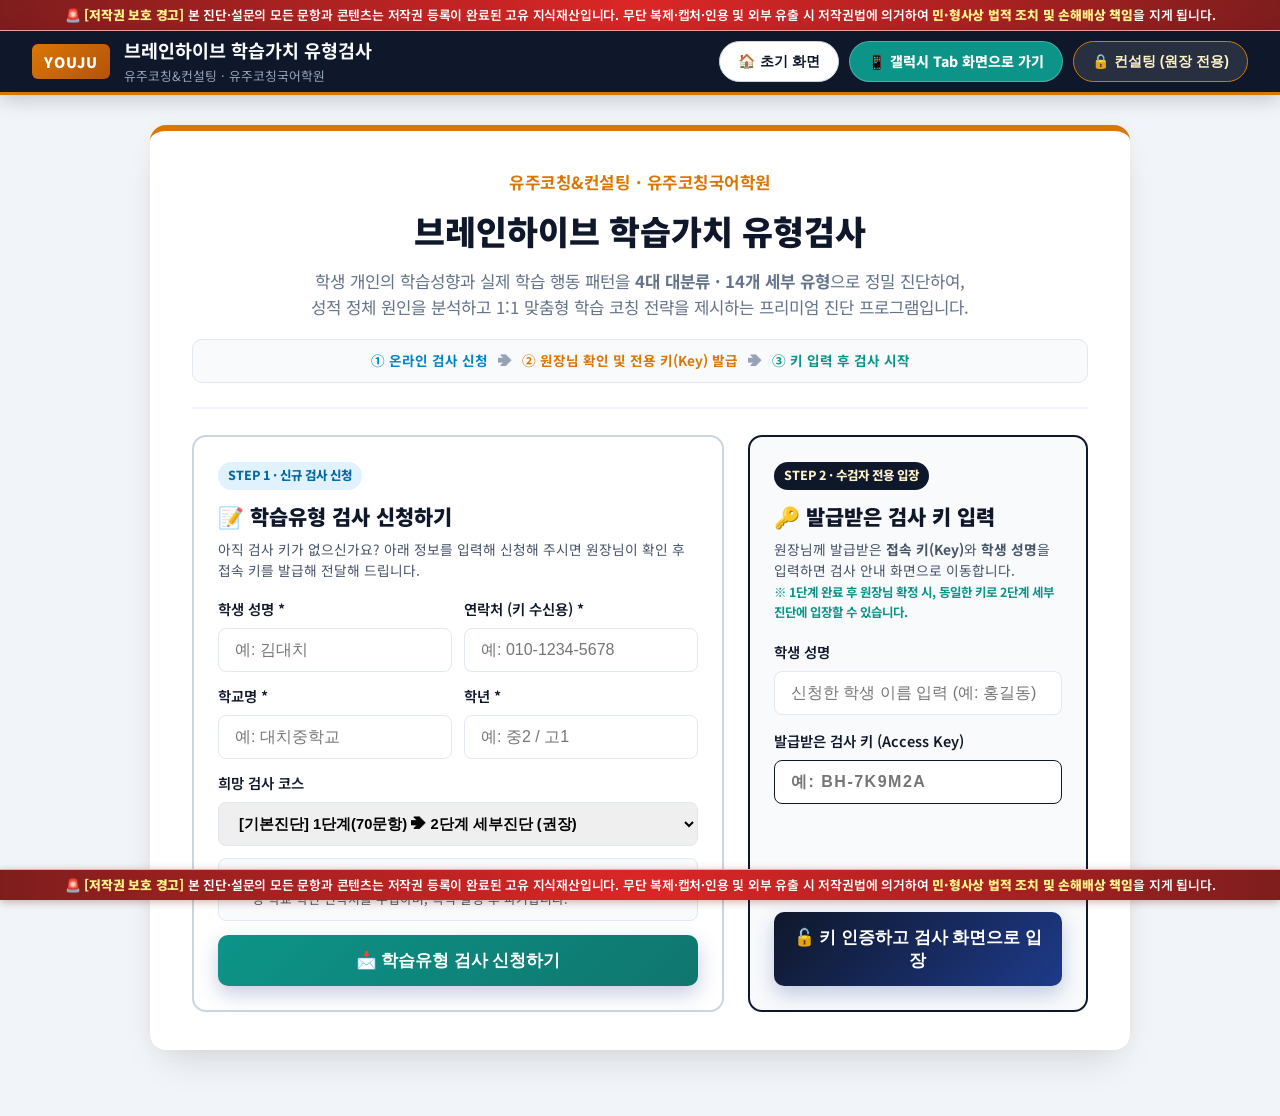
==== commit e562dd46: "Add files via upload" ====
--- a/index.html
+++ b/index.html
@@ -8,13 +8,18 @@
 </head>
 <body>
 
+  <!-- Top Copyright & Legal Protection Warning Bar -->
+  <div class="copyright-warning-bar copyright-bar-top">
+    🚨 <strong>[저작권 보호 경고]</strong> 본 진단·설문의 모든 문항과 콘텐츠는 저작권 등록이 완료된 고유 지식재산입니다. 무단 복제·캡처·인용 및 외부 유출 시 저작권법에 의거하여 <strong>민·형사상 법적 조치 및 손해배상 책임</strong>을 지게 됩니다.
+  </div>
+
   <!-- App Header Navigation Bar -->
   <header class="app-navbar">
     <div class="nav-brand">
       <span class="nav-logo-badge">YOUJU</span>
       <div>
         <h1 class="nav-title">브레인하이브 학습가치 유형검사</h1>
-        <p class="nav-subtitle">유주코칭&컨설팅 · 대치리드인 유주코칭국어학원</p>
+        <p class="nav-subtitle">유주코칭&컨설팅 · 유주코칭국어학원</p>
       </div>
     </div>
     <div class="nav-actions">
@@ -27,25 +32,134 @@
       <button id="btnResumeTempSession" class="btn-nav-action" style="display: none; background: #fde68a; color: #78350f;">
         💾 이어서 검사하기
       </button>
-      <button id="btnOpenLookupModal" class="btn-nav-action">
-        🔍 학생 설문 조회
-      </button>
       <button id="btnDirectorLogin" class="btn-nav-action btn-nav-gold">
         🔒 컨설팅 (원장 전용)
       </button>
     </div>
   </header>
 
+  <!-- View 0: Online Public Landing Screen (Program Intro + Application + Access Key Entry) -->
+  <div id="introView" class="view-container active">
+    <div class="cover-card" style="max-width: 980px; padding: 38px 42px;">
+      <div style="text-align: center; border-bottom: 2px solid #f1f5f9; padding-bottom: 24px; margin-bottom: 26px;">
+        <p class="cover-institution">유주코칭&컨설팅 · 유주코칭국어학원</p>
+        <h2 class="cover-main-title" style="font-size: 2.1rem; margin-bottom: 10px;">브레인하이브 학습가치 유형검사</h2>
+        <p class="cover-desc" style="max-width: 720px; margin: 0 auto;">
+          학생 개인의 학습성향과 실제 학습 행동 패턴을 <strong>4대 대분류 · 14개 세부 유형</strong>으로 정밀 진단하여,<br>
+          성적 정체 원인을 분석하고 1:1 맞춤형 학습 코칭 전략을 제시하는 프리미엄 진단 프로그램입니다.
+        </p>
+
+        <!-- 3-Step Process Guide -->
+        <div style="display: flex; justify-content: center; align-items: center; gap: 10px; flex-wrap: wrap; margin-top: 18px; background: #f8fafc; border: 1px solid #e2e8f0; border-radius: 10px; padding: 10px 16px; font-size: 0.85rem; font-weight: 700; color: #1e293b;">
+          <span style="color: #0284c7;">① 온라인 검사 신청</span>
+          <span style="color: #94a3b8;">➔</span>
+          <span style="color: #d97706;">② 원장님 확인 및 전용 키(Key) 발급</span>
+          <span style="color: #94a3b8;">➔</span>
+          <span style="color: #0d9488;">③ 키 입력 후 검사 시작</span>
+        </div>
+      </div>
+
+      <!-- Two Columns: Left = STEP 1 (Apply for Key), Right = STEP 2 (Enter Key to Start) -->
+      <div class="intro-auth-grid" style="display: grid; grid-template-columns: 1.15fr 1fr; gap: 24px; align-items: stretch;">
+        
+        <!-- Left Box: STEP 1 Apply for Diagnostic Assessment -->
+        <div style="background: #ffffff; border: 2px solid #cbd5e1; border-radius: 14px; padding: 24px; display: flex; flex-direction: column; justify-content: space-between;">
+          <div>
+            <div style="display: inline-block; background: #e0f2fe; color: #0369a1; font-size: 0.78rem; font-weight: 800; padding: 4px 10px; border-radius: 20px; margin-bottom: 10px;">STEP 1 · 신규 검사 신청</div>
+            <h3 style="font-size: 1.3rem; font-weight: 900; color: var(--primary-navy); margin-bottom: 6px;">📝 학습유형 검사 신청하기</h3>
+            <p style="font-size: 0.86rem; color: #475569; margin-bottom: 16px; line-height: 1.5;">
+              아직 검사 키가 없으신가요? 아래 정보를 입력해 신청해 주시면 원장님이 확인 후 접속 키를 발급해 전달해 드립니다.
+            </p>
+
+            <div class="form-grid" style="gap: 12px; margin-bottom: 12px;">
+              <div class="form-group">
+                <label for="reqStudentName">학생 성명 *</label>
+                <input type="text" id="reqStudentName" class="form-control" placeholder="예: 김대치">
+              </div>
+              <div class="form-group">
+                <label for="reqStudentPhone">연락처 (키 수신용) *</label>
+                <input type="tel" id="reqStudentPhone" class="form-control" placeholder="예: 010-1234-5678">
+              </div>
+              <div class="form-group">
+                <label for="reqStudentSchool">학교명 *</label>
+                <input type="text" id="reqStudentSchool" class="form-control" placeholder="예: 대치중학교">
+              </div>
+              <div class="form-group">
+                <label for="reqStudentGrade">학년 *</label>
+                <input type="text" id="reqStudentGrade" class="form-control" placeholder="예: 중2 / 고1">
+              </div>
+            </div>
+
+            <div class="form-group" style="margin-bottom: 12px;">
+              <label for="reqCourseType">희망 검사 코스</label>
+              <select id="reqCourseType" class="form-control" style="font-weight: 700; font-size: 0.92rem;">
+                <option value="STAGE1_70">[기본진단] 1단계(70문항) ➔ 2단계 세부진단 (권장)</option>
+                <option value="COMBINED_140">[통합 코스] 140문항 한 번에 진단</option>
+              </select>
+            </div>
+
+            <label style="display: flex; align-items: flex-start; gap: 8px; font-size: 0.8rem; color: #475569; background: #f8fafc; padding: 10px 12px; border-radius: 8px; border: 1px solid #e2e8f0; cursor: pointer; margin-bottom: 14px;">
+              <input type="checkbox" id="reqPrivacyAgree" style="margin-top: 3px; width: 16px; height: 16px; accent-color: var(--primary-navy);">
+              <span><strong>[필수] 개인정보 수집·이용 동의:</strong> 진단 검사 키 발급 안내 및 결과 상담을 위해 성명·학교·학년·연락처를 수집하며, 목적 달성 후 파기합니다.</span>
+            </label>
+          </div>
+
+          <button id="btnSubmitKeyRequest" type="button" class="btn-start-test" style="background: linear-gradient(135deg, #0d9488, #0f766e); padding: 14px; font-size: 1.05rem;">
+            📩 학습유형 검사 신청하기
+          </button>
+        </div>
+
+        <!-- Right Box: STEP 2 Enter Access Key -->
+        <div style="background: #f8fafc; border: 2px solid #0f172a; border-radius: 14px; padding: 24px; display: flex; flex-direction: column; justify-content: space-between;">
+          <div>
+            <div style="display: inline-block; background: var(--primary-navy); color: #fef3c7; font-size: 0.78rem; font-weight: 800; padding: 4px 10px; border-radius: 20px; margin-bottom: 10px;">STEP 2 · 수검자 전용 입장</div>
+            <h3 style="font-size: 1.3rem; font-weight: 900; color: var(--primary-navy); margin-bottom: 6px;">🔑 발급받은 검사 키 입력</h3>
+            <p style="font-size: 0.86rem; color: #475569; margin-bottom: 18px; line-height: 1.5;">
+              원장님께 발급받은 <strong>접속 키(Key)</strong>와 <strong>학생 성명</strong>을 입력하면 검사 안내 화면으로 이동합니다.<br>
+              <span style="font-size: 0.78rem; color: #0d9488; font-weight: 700;">※ 1단계 완료 후 원장님 확정 시, 동일한 키로 2단계 세부 진단에 입장할 수 있습니다.</span>
+            </p>
+
+            <div class="form-group" style="margin-bottom: 14px;">
+              <label for="inputAuthStudentName">학생 성명</label>
+              <input type="text" id="inputAuthStudentName" class="form-control" placeholder="신청한 학생 이름 입력 (예: 홍길동)">
+            </div>
+
+            <div class="form-group" style="margin-bottom: 16px;">
+              <label for="inputAuthAccessKey">발급받은 검사 키 (Access Key)</label>
+              <input type="text" id="inputAuthAccessKey" class="form-control" placeholder="예: BH-7K9M2A" style="font-weight: 900; letter-spacing: 1.5px; text-transform: uppercase; border-color: #0f172a;">
+            </div>
+
+            <div id="authKeyAlertBox" style="display: none; margin-bottom: 14px; padding: 10px 12px; border-radius: 8px; font-size: 0.83rem; font-weight: 700;"></div>
+          </div>
+
+          <button id="btnVerifyAccessKey" type="button" class="btn-start-test" style="padding: 14px; font-size: 1.05rem;">
+            🔓 키 인증하고 검사 화면으로 입장
+          </button>
+        </div>
+
+      </div>
+    </div>
+  </div>
+
   <!-- View 1: Student Cover / Intro Screen -->
-  <div id="coverView" class="view-container active">
+  <div id="coverView" class="view-container">
     <div class="cover-card">
+      <!-- Authenticated Key Session Banner -->
+      <div id="authenticatedKeyBanner" style="display: flex; justify-content: space-between; align-items: center; background: #f0fdf4; border: 1.5px solid #86efac; border-radius: 10px; padding: 10px 16px; margin-bottom: 18px;">
+        <div style="font-size: 0.9rem; font-weight: 800; color: #166534;">
+          🔑 인증된 검사자: <span id="authBannerStudentInfo">-</span>
+        </div>
+        <button id="btnExitAuthSession" type="button" style="background: #ffffff; color: #475569; border: 1px solid #cbd5e1; border-radius: 6px; padding: 4px 10px; font-size: 0.78rem; font-weight: 700; cursor: pointer;">
+          🔒 나가기 (첫 화면)
+        </button>
+      </div>
       <div style="text-align: right; margin-bottom: 10px;">
         <a href="tablet.html" style="display: inline-block; background: #e0f2fe; color: #0369a1; border: 1.5px solid #7dd3fc; border-radius: 8px; padding: 8px 16px; font-weight: 800; text-decoration: none; font-size: 0.9rem;">
           📱 갤럭시 Tab A7 Lite 전용 화면으로 스위치 ➔
         </a>
       </div>
       <div class="cover-header">
-        <p class="cover-institution">유주코칭&컨설팅 · 대치리드인 유주코칭국어학원</p>
+        <p class="cover-institution">유주코칭&컨설팅 · 유주코칭국어학원</p>
         <h2 class="cover-main-title">브레인하이브 학습가치 유형검사 안내</h2>
         <p class="cover-desc">이 검사는 학생의 진로 가치관과 학습 성향을 알아보기 위한 설문입니다.<br>각 문항을 읽고, 나에게 가장 가까운 정도를 선택해 주세요.</p>
       </div>
@@ -92,7 +206,7 @@
             <label style="display: flex; align-items: flex-start; gap: 12px; background: #ffffff; border: 1.5px solid #cbd5e1; border-radius: 10px; padding: 12px 16px; cursor: pointer; transition: all 0.15s ease;" class="course-label-option">
               <input type="radio" name="courseType" value="STAGE1_70" checked style="width: 18px; height: 18px; margin-top: 2px; accent-color: var(--primary-navy);">
               <div>
-                <div style="font-weight: 800; font-size: 0.98rem; color: var(--primary-navy);">[2단계 코스] 1단계: 대분류 진단 (70문항)</div>
+                <div style="font-weight: 800; font-size: 0.98rem; color: var(--primary-navy);">[기본진단] 1단계: 대분류 진단 (70문항)</div>
                 <div style="font-size: 0.82rem; color: #64748b; margin-top: 2px;">안정형·의미형·변화형·성취형 4대 대분류를 먼저 진단합니다. (약 10~15분 소요)</div>
               </div>
             </label>
@@ -101,7 +215,7 @@
             <label style="display: flex; align-items: flex-start; gap: 12px; background: #ffffff; border: 1.5px solid #cbd5e1; border-radius: 10px; padding: 12px 16px; cursor: pointer; transition: all 0.15s ease;" class="course-label-option">
               <input type="radio" name="courseType" value="STAGE2_SUB" style="width: 18px; height: 18px; margin-top: 2px; accent-color: var(--primary-navy);">
               <div>
-                <div style="font-weight: 800; font-size: 0.98rem; color: #0d9488;">[2단계 코스] 2단계: 세부 유형 진단 (30~40문항) <span style="font-size: 0.78rem; background: #fef3c7; color: #b45309; padding: 2px 8px; border-radius: 10px; border: 1px solid #fde68a;">🔒 원장 확정 후 진입</span></div>
+                <div style="font-weight: 800; font-size: 0.98rem; color: #0d9488;">[기본진단] 2단계: 세부 유형 진단 (30~40문항) <span style="font-size: 0.78rem; background: #fef3c7; color: #b45309; padding: 2px 8px; border-radius: 10px; border: 1px solid #fde68a;">🔒 원장 확정 후 진입</span></div>
                 <div style="font-size: 0.82rem; color: #64748b; margin-top: 2px;">원장님이 확정한 대분류의 세부 3~4개 유형 진단을 진행합니다. (약 5~8분 소요)</div>
               </div>
             </label>
@@ -329,9 +443,48 @@
         <h2 style="font-size: 1.25rem; font-weight: 900; color: var(--primary-navy); margin-bottom: 2px;">🔒 원장 전용 컨설팅 대시보드</h2>
         <p style="font-size: 0.82rem; color: #64748b; margin: 0;">학생 검사 제출 내역 관리, 대분류 확정/수정 및 1:1 PPT 레포트 발급</p>
       </div>
-      <button id="btnDashboardToHome" class="btn-nav-compact" style="background: var(--primary-navy); color: #ffffff; padding: 10px 18px; font-size: 0.92rem; font-weight: 800; border: none; border-radius: 8px; cursor: pointer; display: flex; align-items: center; gap: 6px; box-shadow: 0 4px 10px rgba(15,23,42,0.15);">
-        <span>🏠 초기 화면(학생 진단)으로 가기</span>
-      </button>
+      <div style="display: flex; gap: 10px; align-items: center;">
+        <button id="btnOpenLookupModal" class="btn-nav-compact" style="background: #e0f2fe; color: #0369a1; padding: 10px 18px; font-size: 0.92rem; font-weight: 800; border: 1.5px solid #bae6fd; border-radius: 8px; cursor: pointer; display: flex; align-items: center; gap: 6px;">
+          <span>🔍 학생 설문 조회</span>
+        </button>
+        <button id="btnDashboardToHome" class="btn-nav-compact" style="background: var(--primary-navy); color: #ffffff; padding: 10px 18px; font-size: 0.92rem; font-weight: 800; border: none; border-radius: 8px; cursor: pointer; display: flex; align-items: center; gap: 6px; box-shadow: 0 4px 10px rgba(15,23,42,0.15);">
+          <span>🏠 초기 화면(학생 진단)으로 가기</span>
+        </button>
+      </div>
+    </div>
+
+    <!-- Director Key Issuance & Online Application Management Center -->
+    <div class="dash-card" style="margin-bottom: 20px; border: 2px solid #cbd5e1; background: #ffffff;">
+      <div style="display: flex; justify-content: space-between; align-items: center; flex-wrap: wrap; gap: 10px; padding-bottom: 12px; border-bottom: 2px solid #f1f5f9; margin-bottom: 14px;">
+        <div style="display: flex; align-items: center; gap: 10px;">
+          <span style="font-size: 1.08rem; font-weight: 900; color: var(--primary-navy);">🔑 학습유형 검사 신청 관리 및 접속 키(Key) 발급</span>
+          <span id="keyAppCountBadge" style="background: #fef3c7; color: #b45309; font-size: 0.78rem; font-weight: 800; padding: 3px 10px; border-radius: 12px; border: 1px solid #fde68a;">신청 대기 0건</span>
+        </div>
+        <span style="font-size: 0.8rem; color: #64748b;">온라인 신청자에게 키를 발급하거나, 현장/전화 상담 학생용 키를 즉시 생성할 수 있습니다.</span>
+      </div>
+
+      <!-- Instant Key Generation Form for Director -->
+      <div style="background: #f8fafc; border: 1.5px solid #e2e8f0; border-radius: 10px; padding: 12px 14px; margin-bottom: 14px;">
+        <div style="font-size: 0.84rem; font-weight: 800; color: #0d9488; margin-bottom: 8px;">⚡ 신청 없이 원장님 즉시 키 발급 (전화/방문 상담 학생용)</div>
+        <div style="display: flex; gap: 8px; flex-wrap: wrap; align-items: center;">
+          <input type="text" id="directKeyName" class="form-control" placeholder="학생 성명" style="flex: 1; min-width: 110px; padding: 8px 10px; font-size: 0.86rem;">
+          <input type="text" id="directKeySchool" class="form-control" placeholder="학교명" style="flex: 1.2; min-width: 120px; padding: 8px 10px; font-size: 0.86rem;">
+          <input type="text" id="directKeyGrade" class="form-control" placeholder="학년 (예: 중2)" style="flex: 0.8; min-width: 90px; padding: 8px 10px; font-size: 0.86rem;">
+          <input type="text" id="directKeyPhone" class="form-control" placeholder="연락처 (선택)" style="flex: 1.2; min-width: 130px; padding: 8px 10px; font-size: 0.86rem;">
+          <select id="directKeyCourse" class="form-control" style="flex: 1.3; min-width: 150px; padding: 8px 10px; font-size: 0.86rem; font-weight: 700;">
+            <option value="STAGE1_70">기본진단 (1단계➔2단계)</option>
+            <option value="COMBINED_140">140문항 통합 코스</option>
+          </select>
+          <button id="btnIssueDirectKey" type="button" class="btn-nav-compact" style="background: linear-gradient(135deg, #0d9488, #0f766e); color: #ffffff; font-weight: 800; font-size: 0.85rem; padding: 9px 16px; border: none; border-radius: 8px; cursor: pointer; white-space: nowrap;">
+            🔑 즉시 키 발급 & 복사
+          </button>
+        </div>
+      </div>
+
+      <!-- Applications & Issued Keys List -->
+      <div id="applicationsListContainer" style="max-height: 240px; overflow-y: auto; display: flex; flex-direction: column; gap: 8px;">
+        <!-- Injected dynamically via JS -->
+      </div>
     </div>
 
     <div class="director-dash-grid">
@@ -480,6 +633,12 @@
 
   <!-- View 5: A4 PORTRAIT (종양식) SLIDE IMAGE & TEXT REPORT VIEW -->
   <div id="reportView" class="view-container">
+    <!-- Top Action Bar (Hidden on Print) -->
+    <div class="report-action-bar" style="display: flex; justify-content: center; align-items: center; flex-wrap: wrap; gap: 14px; margin-top: 10px; margin-bottom: 24px; background: #ffffff; padding: 14px 24px; border-radius: 12px; box-shadow: 0 4px 16px rgba(15, 23, 42, 0.08); border: 1.5px solid #e2e8f0;">
+      <button id="btnBackToDashboardTop" class="btn-nav-compact btn-nav-prev" style="padding: 11px 24px; font-size: 0.96rem; font-weight: 700; cursor: pointer;">◀ 대시보드로 돌아가기</button>
+      <button id="btnDownloadPdfTop" class="btn-nav-compact btn-submit-test" style="padding: 11px 28px; font-size: 0.98rem; font-weight: 900; cursor: pointer; background: linear-gradient(135deg, #dc2626, #b91c1c); color: #ffffff; border: none; box-shadow: 0 4px 12px rgba(220, 38, 38, 0.3);">📥 PDF 파일로 즉시 다운로드</button>
+      <button id="btnPrintReportTop" class="btn-nav-compact btn-submit-test" style="padding: 11px 24px; font-size: 0.96rem; font-weight: 800; cursor: pointer; background: var(--primary-navy);">🖨️ 레포트 인쇄하기</button>
+    </div>
     <div id="reportPptDeck" class="report-ppt-deck">
       
       <!-- Slide Page 1 (Portrait) -->
@@ -615,13 +774,23 @@
       <button id="btnBackToDashboard" class="btn-nav-compact btn-nav-prev" style="padding: 12px 28px; font-size: 1rem; font-weight: 700; cursor: pointer;">
         ◀ 대시보드로 돌아가기
       </button>
+      <button id="btnDownloadPdf" class="btn-nav-compact btn-submit-test" style="padding: 12px 32px; font-size: 1rem; font-weight: 900; cursor: pointer; background: linear-gradient(135deg, #dc2626, #b91c1c); color: #ffffff; border: none; box-shadow: 0 4px 14px rgba(220, 38, 38, 0.32);">
+        📥 PDF 파일로 즉시 다운로드
+      </button>
       <button id="btnPrintReport" class="btn-nav-compact btn-submit-test" style="padding: 12px 32px; font-size: 1rem; font-weight: 800; cursor: pointer; background: var(--primary-navy);">
         🖨️ 종양식(A4 세로) 3장 레포트 인쇄 / PDF 저장
       </button>
     </div>
   </div>
 
+  <!-- Bottom Copyright & Legal Protection Warning Bar -->
+  <div class="copyright-warning-bar copyright-bar-bottom">
+    🚨 <strong>[저작권 보호 경고]</strong> 본 진단·설문의 모든 문항과 콘텐츠는 저작권 등록이 완료된 고유 지식재산입니다. 무단 복제·캡처·인용 및 외부 유출 시 저작권법에 의거하여 <strong>민·형사상 법적 조치 및 손해배상 책임</strong>을 지게 됩니다.
+  </div>
+
   <!-- JavaScript Modules -->
+  <script src="https://cdnjs.cloudflare.com/ajax/libs/html2canvas/1.4.1/html2canvas.min.js"></script>
+  <script src="https://cdnjs.cloudflare.com/ajax/libs/jspdf/2.5.1/jspdf.umd.min.js"></script>
   <script src="supabase-config.js"></script>
   <script src="data.js"></script>
   <script src="majorReportsData.js"></script>
--- a/styles.css
+++ b/styles.css
@@ -218,9 +218,9 @@
 
 /* Viewport Fixed No-Scroll Test Screen Layout */
 .no-scroll-view {
-  height: calc(100vh - 90px) !important;
+  height: calc(100vh - 150px) !important;
   overflow: hidden !important;
-  margin: 10px auto !important;
+  margin: 8px auto !important;
 }
 
 .test-layout-compact {
@@ -1846,7 +1846,7 @@
   color: #94a3b8;
 }
 
-/* Print rules for student report */
+/* Print rules for student report & anti-print security for questionnaire */
 @media print {
   .student-report-card {
     width: 210mm !important;
@@ -1857,4 +1857,107 @@
     box-shadow: none !important;
     page-break-after: always !important;
   }
-}
+  #introView,
+  #coverView,
+  #testView,
+  #completeView {
+    display: none !important;
+    visibility: hidden !important;
+  }
+}
+
+/* ============================================================================
+   Survey Content Anti-Copy, Anti-Drag & Anti-Screen-Capture Security Styles
+   ============================================================================ */
+body,
+#introView,
+#coverView,
+#testView,
+#completeView,
+.q-row-compact,
+.q-text-compact,
+.chip-compact {
+  -webkit-user-select: none !important;
+  -moz-user-select: none !important;
+  -ms-user-select: none !important;
+  user-select: none !important;
+  -webkit-touch-callout: none !important;
+  -webkit-user-drag: none !important;
+}
+
+input,
+textarea,
+select {
+  -webkit-user-select: text !important;
+  -moz-user-select: text !important;
+  -ms-user-select: text !important;
+  user-select: text !important;
+}
+
+/* Screen Capture & Focus-Loss Blur Shield on Test View */
+#testView.security-blur-shield .test-layout-compact {
+  filter: blur(22px) brightness(0.25) !important;
+  pointer-events: none !important;
+  transition: filter 0.05s ease !important;
+}
+
+#securityCaptureOverlay {
+  display: none;
+  position: fixed;
+  inset: 0;
+  z-index: 99999;
+  background: rgba(15, 23, 42, 0.92);
+  color: #ffffff;
+  flex-direction: column;
+  align-items: center;
+  justify-content: center;
+  text-align: center;
+  padding: 24px;
+  cursor: pointer;
+}
+
+#securityCaptureOverlay.active {
+  display: flex !important;
+}
+
+/* Top & Bottom Red Copyright Legal Warning Bars */
+body {
+  padding-bottom: 36px;
+}
+
+.copyright-warning-bar {
+  width: 100%;
+  background: linear-gradient(90deg, #7f1d1d 0%, #dc2626 50%, #7f1d1d 100%);
+  color: #ffffff;
+  text-align: center;
+  padding: 6px 14px;
+  font-size: 0.8rem;
+  font-weight: 600;
+  letter-spacing: -0.2px;
+  line-height: 1.4;
+  z-index: 9000;
+  box-shadow: 0 2px 8px rgba(127, 29, 29, 0.35);
+}
+
+.copyright-warning-bar strong {
+  color: #fef08a;
+  font-weight: 900;
+}
+
+.copyright-bar-bottom {
+  position: fixed;
+  bottom: 0;
+  left: 0;
+  right: 0;
+  border-top: 1.5px solid #fca5a5;
+}
+
+.copyright-bar-top {
+  border-bottom: 1.5px solid #fca5a5;
+}
+
+@media print {
+  .copyright-warning-bar {
+    display: none !important;
+  }
+}
